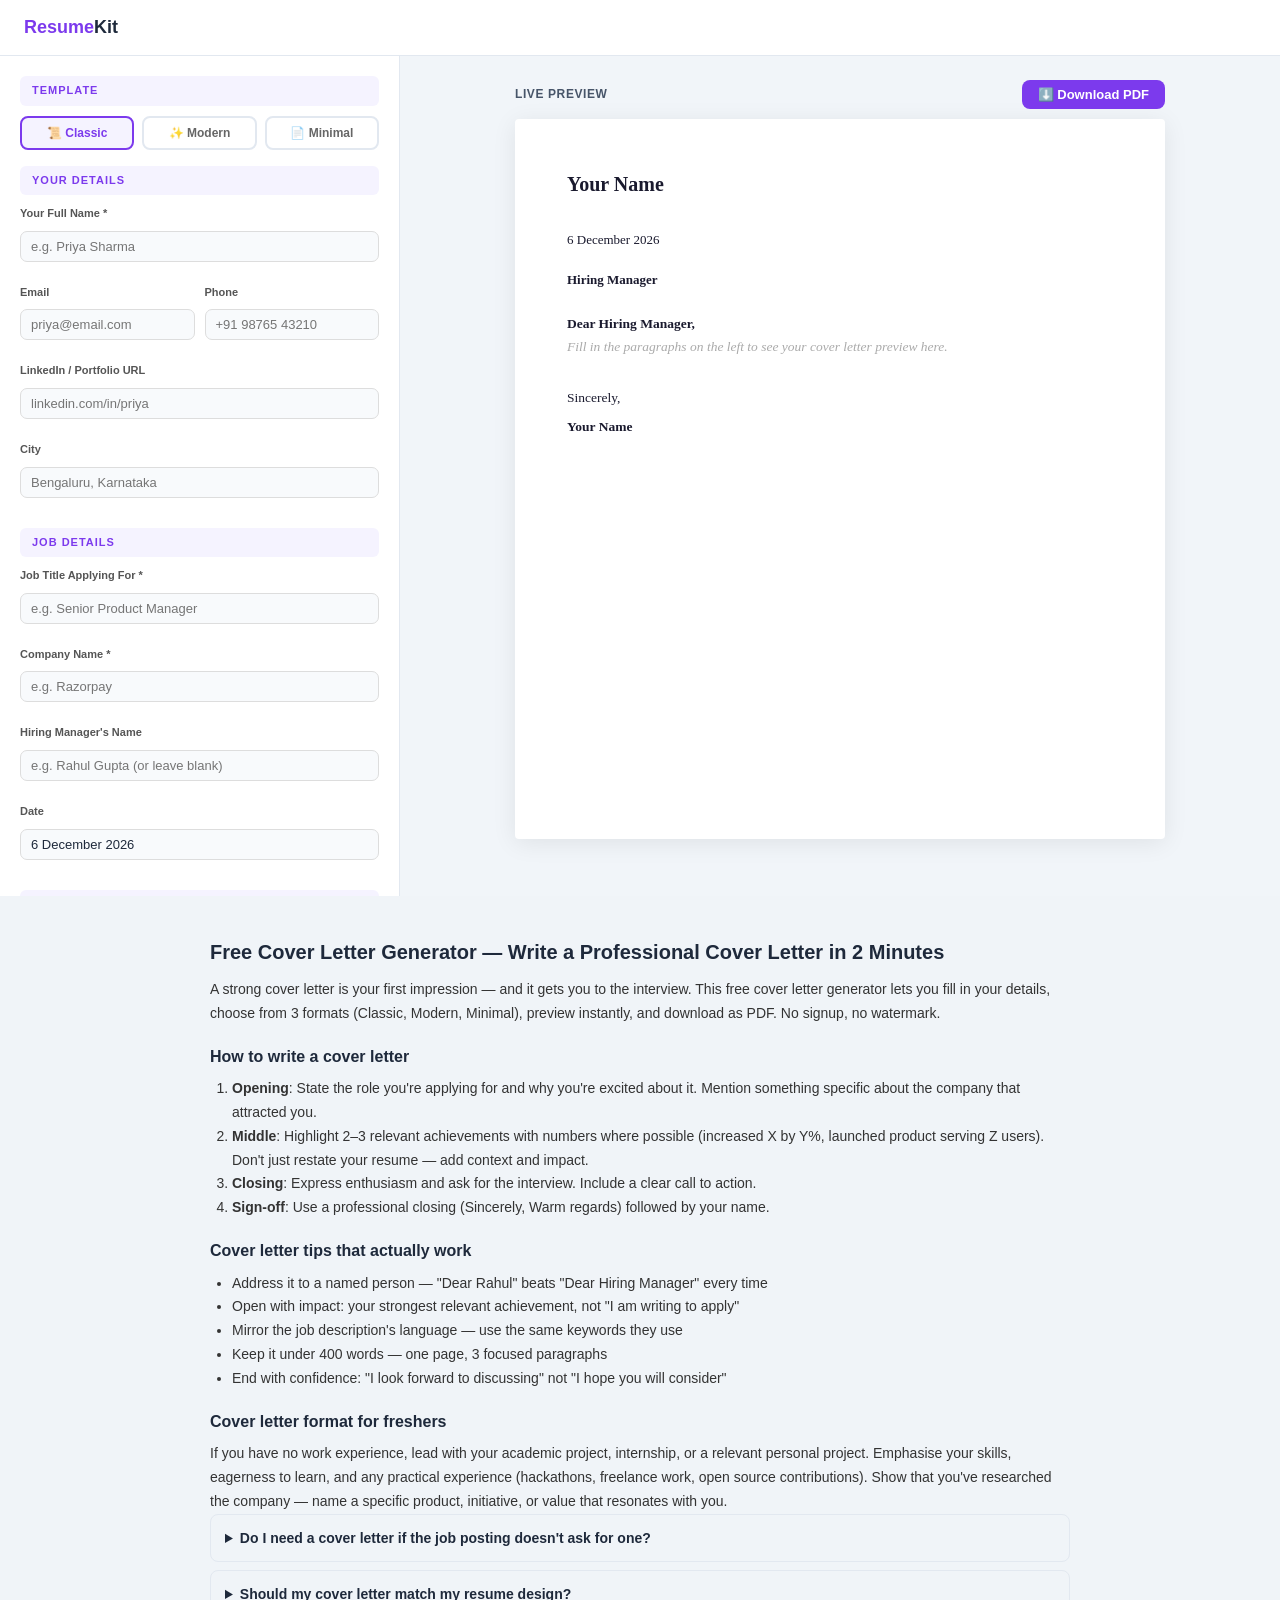
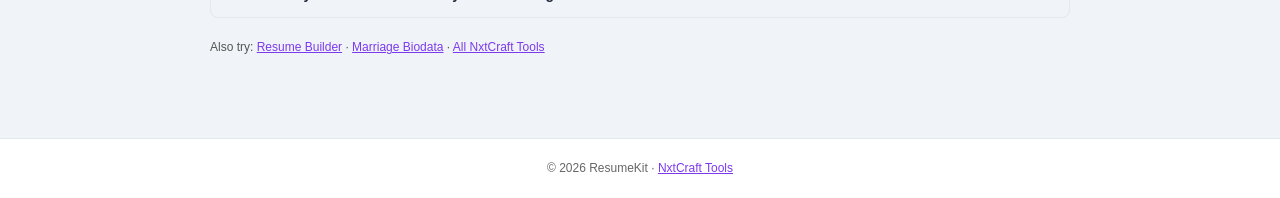
==== cover-letter/index.html @ 992090fb "Add GA4 tracking ID G-R9EW10BJGW Co-Authored-By: Claude Sonnet 4.6 <noreply@anthropic.com>" ====
<!DOCTYPE html>
<html lang="en">
<head>
<!-- Google Analytics 4 — replace G-R9EW10BJGW with your Measurement ID -->
<script async src="https://www.googletagmanager.com/gtag/js?id=G-R9EW10BJGW"></script>
<script>window.dataLayer=window.dataLayer||[];function gtag(){dataLayer.push(arguments);}gtag("js",new Date());gtag("config","G-R9EW10BJGW");</script>
<meta charset="UTF-8">
<meta name="viewport" content="width=device-width, initial-scale=1.0">
<title>Cover Letter Generator — Free Template & Builder | ResumeKit</title>
<meta name="description" content="Free cover letter generator. Fill in your details, choose a format, preview instantly and download as PDF. No signup, no watermark. Professional cover letter in 2 minutes.">
<meta name="keywords" content="cover letter format, cover letter template free, cover letter for job application, how to write a cover letter, cover letter generator free, cover letter builder online, cover letter sample, cover letter example india, job application letter format, cover letter pdf download, professional cover letter template, cover letter format for freshers">
<link rel="canonical" href="https://nxtcraft.github.io/resumekit/cover-letter/">
<meta property="og:title" content="Cover Letter Generator — Free Template & Builder">
<meta property="og:description" content="Write a professional cover letter in 2 minutes. Fill the form, preview live, download PDF. Free, no signup.">
<meta property="og:type" content="website">
<meta name="twitter:card" content="summary_large_image">
<link rel="stylesheet" href="../css/main.css">
<script type="application/ld+json">
{
  "@context": "https://schema.org",
  "@type": "WebApplication",
  "name": "Cover Letter Generator",
  "url": "https://nxtcraft.github.io/resumekit/cover-letter/",
  "description": "Free cover letter generator. Fill the form, preview and download PDF.",
  "applicationCategory": "BusinessApplication",
  "offers": { "@type": "Offer", "price": "0", "priceCurrency": "INR" }
}
</script>
<script type="application/ld+json">
{
  "@context": "https://schema.org",
  "@type": "FAQPage",
  "mainEntity": [
    {
      "@type": "Question",
      "name": "What should a cover letter include?",
      "acceptedAnswer": { "@type": "Answer", "text": "A cover letter should include: your contact details, the date, the hiring manager's name and company, an opening paragraph stating the role and why you're interested, a middle paragraph highlighting your relevant skills and experience, a closing paragraph with a call to action, and your name and signature. It should be one page, 3–4 paragraphs, and tailored to the specific role." }
    },
    {
      "@type": "Question",
      "name": "How long should a cover letter be?",
      "acceptedAnswer": { "@type": "Answer", "text": "A cover letter should be one page maximum — typically 3–4 short paragraphs totaling 250–400 words. Recruiters spend 30 seconds or less reading a cover letter, so brevity and relevance matter more than length. Use bullet points to highlight key achievements if the role requires many specific skills." }
    },
    {
      "@type": "Question",
      "name": "Should I write a different cover letter for each job?",
      "acceptedAnswer": { "@type": "Answer", "text": "Yes — always customise your cover letter for each role. At minimum, personalise the company name, job title, hiring manager's name, and the specific reason you want to work at that company. Generic cover letters that don't address the specific role are immediately obvious to recruiters and reduce your chances." }
    },
    {
      "@type": "Question",
      "name": "Is a cover letter necessary for job applications in India?",
      "acceptedAnswer": { "@type": "Answer", "text": "For MNC and tech company applications, a cover letter significantly increases your chances. For walk-in interviews and traditional companies, it is less common but still differentiates you. LinkedIn Easy Apply, Naukri and similar portals sometimes have an optional cover letter field — always fill it in, as it shows initiative." }
    }
  ]
}
</script>
<style>
.page-wrap { display: grid; grid-template-columns: 400px 1fr; min-height: calc(100vh - 60px); }
.form-panel { padding: 20px; background: white; border-right: 1px solid #e2e8f0; overflow-y: auto; max-height: calc(100vh - 60px); }
.preview-panel { background: #f1f5f9; display: flex; flex-direction: column; align-items: center; padding: 24px; overflow-y: auto; max-height: calc(100vh - 60px); }
.preview-wrap { width: 100%; max-width: 650px; }
.preview-label { font-size: 12px; color: #475569; font-weight: 600; margin-bottom: 10px; text-align: center; }

.section-head { font-size: 11px; font-weight: 700; text-transform: uppercase; letter-spacing: 1px; color: #7c3aed; background: #f5f3ff; padding: 6px 12px; border-radius: 6px; margin: 16px 0 10px; }
.section-head:first-child { margin-top: 0; }
.field-row { display: grid; grid-template-columns: 1fr 1fr; gap: 10px; margin-bottom: 8px; }
.field-row.full { grid-template-columns: 1fr; }
.field { display: flex; flex-direction: column; gap: 3px; }
.field label { font-size: 11px; font-weight: 600; color: #555; }
.field input, .field select, .field textarea { border: 1px solid #ddd; border-radius: 7px; padding: 7px 10px; font-size: 13px; font-family: inherit; width: 100%; transition: border .15s; }
.field input:focus, .field select:focus, .field textarea:focus { outline: none; border-color: #7c3aed; }
.field textarea { min-height: 72px; resize: vertical; line-height: 1.5; }

.tpl-row { display: flex; gap: 8px; margin-bottom: 10px; }
.tpl-btn { flex: 1; padding: 8px; border: 2px solid #e2e8f0; border-radius: 8px; background: white; cursor: pointer; font-size: 12px; font-weight: 600; color: #666; transition: all .15s; }
.tpl-btn.active, .tpl-btn:hover { border-color: #7c3aed; color: #7c3aed; background: #f5f3ff; }

.btn-dl { width: 100%; padding: 13px; background: #7c3aed; color: white; border: none; border-radius: 10px; font-size: 15px; font-weight: 700; cursor: pointer; margin-top: 16px; }
.btn-dl:hover { background: #6d28d9; }

/* Preview — letter styles */
.letter-page { background: white; box-shadow: 0 4px 24px rgba(0,0,0,.08); padding: 48px 52px; min-height: 720px; font-family: 'Georgia', serif; font-size: 13.5px; line-height: 1.7; color: #1a1a2e; border-radius: 4px; }

/* Classic */
.tpl-classic .letter-header { margin-bottom: 28px; }
.tpl-classic .sender-name { font-size: 20px; font-weight: 700; color: #1a1a2e; margin-bottom: 4px; font-family: 'Georgia', serif; }
.tpl-classic .sender-info { font-size: 12px; color: #666; line-height: 1.6; }
.tpl-classic .letter-date { margin-bottom: 18px; font-size: 13px; }
.tpl-classic .recipient { margin-bottom: 22px; font-size: 13px; line-height: 1.7; }
.tpl-classic .letter-body p { margin-bottom: 14px; text-align: justify; }
.tpl-classic .letter-sign { margin-top: 28px; }
.tpl-classic .sign-name { font-weight: 700; margin-top: 6px; }

/* Modern */
.tpl-modern .letter-header { display: flex; justify-content: space-between; align-items: flex-start; padding-bottom: 18px; margin-bottom: 22px; border-bottom: 3px solid #7c3aed; }
.tpl-modern .sender-name { font-size: 20px; font-weight: 800; color: #1a1a2e; font-family: inherit; margin-bottom: 3px; }
.tpl-modern .sender-info { font-size: 11.5px; color: #555; line-height: 1.7; }
.tpl-modern .letter-date { text-align: right; font-size: 12px; color: #888; }
.tpl-modern .recipient { margin-bottom: 20px; font-size: 13px; line-height: 1.7; color: #333; }
.tpl-modern .letter-body p { margin-bottom: 13px; }
.tpl-modern .letter-sign { margin-top: 24px; }
.tpl-modern .sign-name { font-weight: 700; color: #7c3aed; margin-top: 6px; }

/* Minimal */
.tpl-minimal { font-family: 'Arial', sans-serif; }
.tpl-minimal .letter-header { border-left: 3px solid #333; padding-left: 14px; margin-bottom: 24px; }
.tpl-minimal .sender-name { font-size: 18px; font-weight: 700; margin-bottom: 3px; }
.tpl-minimal .sender-info { font-size: 12px; color: #555; line-height: 1.6; }
.tpl-minimal .letter-date { margin-bottom: 18px; font-size: 13px; color: #666; }
.tpl-minimal .recipient { margin-bottom: 22px; font-size: 13px; line-height: 1.7; }
.tpl-minimal .letter-body p { margin-bottom: 13px; }
.tpl-minimal .letter-sign { margin-top: 24px; }
.tpl-minimal .sign-name { font-weight: 700; margin-top: 6px; }

.seo-section { max-width: 900px; margin: 40px auto; padding: 0 20px 40px; }
.seo-section h2 { font-size: 20px; font-weight: 700; margin-bottom: 10px; }
.seo-section h3 { font-size: 16px; font-weight: 700; margin: 18px 0 8px; }
.seo-section p, .seo-section li { font-size: 14px; color: #333; line-height: 1.7; }
.seo-section ul, .seo-section ol { padding-left: 22px; margin-bottom: 10px; }
details { border: 1px solid #e2e8f0; border-radius: 8px; overflow: hidden; margin-bottom: 8px; }
details summary { padding: 12px 14px; cursor: pointer; font-weight: 600; font-size: 14px; }
details p { padding: 0 14px 12px; font-size: 13px; color: #555; line-height: 1.7; }

@media print {
  .site-header, nav, .form-panel, .preview-label, .btn-dl, footer, .seo-section { display: none !important; }
  body { background: white; }
  .page-wrap { display: block; }
  .preview-panel { padding: 0; background: white; max-height: none; }
  .letter-page { box-shadow: none; padding: 24px 28px; }
}
@media (max-width: 860px) {
  .page-wrap { grid-template-columns: 1fr; }
  .form-panel, .preview-panel { max-height: none; }
}
</style>
</head>
<body>
<div class="site-header">
  <nav>
    <a class="nav-logo" href="../">Resume<span>Kit</span></a>
    <a href="../" style="font-size:13px; color:rgba(255,255,255,.7); text-decoration:none; margin-left:16px;">← Resume Builder</a>
    <span style="font-size:13px; color:white; margin-left:16px; font-weight:600;">Cover Letter</span>
    <span id="cl-saved" style="font-size:11px;color:rgba(255,255,255,.9);background:rgba(255,255,255,.15);padding:3px 10px;border-radius:20px;opacity:0;transition:opacity .4s;font-weight:600;margin-left:auto;white-space:nowrap;">✓ Saved</span>
  </nav>
</div>

<div class="page-wrap">
  <!-- FORM -->
  <div class="form-panel">
    <div class="section-head">Template</div>
    <div class="tpl-row">
      <button class="tpl-btn active" data-tpl="classic" onclick="setTpl('classic')">📜 Classic</button>
      <button class="tpl-btn" data-tpl="modern" onclick="setTpl('modern')">✨ Modern</button>
      <button class="tpl-btn" data-tpl="minimal" onclick="setTpl('minimal')">📄 Minimal</button>
    </div>

    <div class="section-head">Your Details</div>
    <div class="field-row full"><div class="field"><label>Your Full Name *</label><input type="text" id="f_name" placeholder="e.g. Priya Sharma" oninput="update()"></div></div>
    <div class="field-row">
      <div class="field"><label>Email</label><input type="text" id="f_email" placeholder="priya@email.com" oninput="update()"></div>
      <div class="field"><label>Phone</label><input type="text" id="f_phone" placeholder="+91 98765 43210" oninput="update()"></div>
    </div>
    <div class="field-row full"><div class="field"><label>LinkedIn / Portfolio URL</label><input type="text" id="f_url" placeholder="linkedin.com/in/priya" oninput="update()"></div></div>
    <div class="field-row full"><div class="field"><label>City</label><input type="text" id="f_city" placeholder="Bengaluru, Karnataka" oninput="update()"></div></div>

    <div class="section-head">Job Details</div>
    <div class="field-row full"><div class="field"><label>Job Title Applying For *</label><input type="text" id="f_jobtitle" placeholder="e.g. Senior Product Manager" oninput="update()"></div></div>
    <div class="field-row full"><div class="field"><label>Company Name *</label><input type="text" id="f_company" placeholder="e.g. Razorpay" oninput="update()"></div></div>
    <div class="field-row full"><div class="field"><label>Hiring Manager's Name</label><input type="text" id="f_hm" placeholder="e.g. Rahul Gupta (or leave blank)" oninput="update()"></div></div>
    <div class="field-row full"><div class="field"><label>Date</label><input type="text" id="f_date" oninput="update()"></div></div>

    <div class="section-head">Opening Paragraph</div>
    <div class="field-row full"><div class="field">
      <label>Why this role & company? (1–2 sentences)</label>
      <textarea id="f_opening" placeholder="I am writing to apply for the Senior Product Manager role at Razorpay. With 5 years of experience building fintech products and a passion for solving payment challenges at scale, I am excited by the opportunity to contribute to Razorpay's mission." oninput="update()"></textarea>
    </div></div>

    <div class="section-head">Your Strengths (Middle Paragraph)</div>
    <div class="field-row full"><div class="field">
      <label>Relevant skills, experience & achievements</label>
      <textarea id="f_body" placeholder="In my current role at PayU I have led a cross-functional team of 8 to launch 3 products serving 2M+ merchants. I reduced checkout drop-off by 18% through data-driven UX improvements, and launched a B2B BNPL product that generated ₹12Cr ARR in its first year. I bring strong experience in roadmap prioritisation, stakeholder management, and working closely with engineering and design teams." oninput="update()"></textarea>
    </div></div>

    <div class="section-head">Closing Paragraph</div>
    <div class="field-row full"><div class="field">
      <label>Call to action / enthusiasm for the role</label>
      <textarea id="f_closing" placeholder="I would welcome the opportunity to discuss how my experience aligns with your team's goals. I am available for an interview at your convenience and look forward to the possibility of contributing to Razorpay's growth." oninput="update()"></textarea>
    </div></div>

    <div class="section-head">Sign-off</div>
    <div class="field-row full"><div class="field">
      <label>Closing Salutation</label>
      <select id="f_signoff" onchange="update()">
        <option>Sincerely</option>
        <option>Yours sincerely</option>
        <option>Warm regards</option>
        <option>Best regards</option>
        <option>Thank you</option>
      </select>
    </div></div>

    <button class="btn-dl" onclick="window.print()">⬇️ Download as PDF</button>
    <p style="font-size:11px; color:#999; text-align:center; margin-top:8px;">In the print dialog, select "Save as PDF" and A4 paper size</p>
  </div>

  <!-- PREVIEW -->
  <div class="preview-panel">
    <div class="preview-wrap">
      <div style="display:flex; align-items:center; justify-content:space-between; margin-bottom:10px;">
        <div class="preview-label" style="margin:0;">Live Preview</div>
        <button onclick="window.print()" style="padding:7px 16px; background:#7c3aed; color:white; border:none; border-radius:8px; font-size:13px; font-weight:700; cursor:pointer;">⬇️ Download PDF</button>
      </div>
      <div class="letter-page tpl-classic" id="letter-preview"></div>
    </div>
  </div>
</div>

<!-- SEO -->
<div class="seo-section">
  <h2>Free Cover Letter Generator — Write a Professional Cover Letter in 2 Minutes</h2>
  <p>A strong cover letter is your first impression — and it gets you to the interview. This free cover letter generator lets you fill in your details, choose from 3 formats (Classic, Modern, Minimal), preview instantly, and download as PDF. No signup, no watermark.</p>

  <h3>How to write a cover letter</h3>
  <ol>
    <li><strong>Opening</strong>: State the role you're applying for and why you're excited about it. Mention something specific about the company that attracted you.</li>
    <li><strong>Middle</strong>: Highlight 2–3 relevant achievements with numbers where possible (increased X by Y%, launched product serving Z users). Don't just restate your resume — add context and impact.</li>
    <li><strong>Closing</strong>: Express enthusiasm and ask for the interview. Include a clear call to action.</li>
    <li><strong>Sign-off</strong>: Use a professional closing (Sincerely, Warm regards) followed by your name.</li>
  </ol>

  <h3>Cover letter tips that actually work</h3>
  <ul>
    <li>Address it to a named person — "Dear Rahul" beats "Dear Hiring Manager" every time</li>
    <li>Open with impact: your strongest relevant achievement, not "I am writing to apply"</li>
    <li>Mirror the job description's language — use the same keywords they use</li>
    <li>Keep it under 400 words — one page, 3 focused paragraphs</li>
    <li>End with confidence: "I look forward to discussing" not "I hope you will consider"</li>
  </ul>

  <h3>Cover letter format for freshers</h3>
  <p>If you have no work experience, lead with your academic project, internship, or a relevant personal project. Emphasise your skills, eagerness to learn, and any practical experience (hackathons, freelance work, open source contributions). Show that you've researched the company — name a specific product, initiative, or value that resonates with you.</p>

  <details>
    <summary>Do I need a cover letter if the job posting doesn't ask for one?</summary>
    <p>A cover letter that isn't required but is well-written will always help. It shows initiative and effort. Skip it only if the application system has no field for it. When there is a field — even if marked optional — fill it in. Recruiters notice both.</p>
  </details>
  <details>
    <summary>Should my cover letter match my resume design?</summary>
    <p>Ideally yes — consistent fonts and header style looks professional and shows attention to detail. It signals that you've thought of your application as a cohesive package. Use the same template style in ResumeKit for your resume and this cover letter generator for the letter.</p>
  </details>

  <div style="margin-top:20px; font-size:12px; color:#555;">
    Also try: <a href="../" style="color:#7c3aed;">Resume Builder</a> ·
    <a href="https://nxtcraft.github.io/biodatakit/" style="color:#7c3aed;">Marriage Biodata</a> ·
    <a href="https://nxtcraft.github.io/" style="color:#7c3aed;">All NxtCraft Tools</a>
  </div>
</div>

<footer style="text-align:center; padding:20px; font-size:12px; color:#666; border-top:1px solid #e2e8f0;">
  &copy; 2026 ResumeKit · <a href="https://nxtcraft.github.io/" style="color:#7c3aed;">NxtCraft Tools</a>
</footer>

<script>
let currentTpl = 'classic';

function setTpl(t) {
  currentTpl = t;
  document.querySelectorAll('.tpl-btn').forEach(b => b.classList.toggle('active', b.dataset.tpl === t));
  update();
}

function v(id) { return (document.getElementById(id).value || '').trim(); }
function escH(s) { return s.replace(/&/g,'&amp;').replace(/</g,'&lt;').replace(/>/g,'&gt;').replace(/\n/g,'<br>'); }

// date default is set after draft load attempt

function recipientBlock() {
  const hm = v('f_hm');
  const co = v('f_company');
  const title = v('f_jobtitle');
  let lines = [];
  if (hm) lines.push(`<strong>${escH(hm)}</strong>`);
  else lines.push('<strong>Hiring Manager</strong>');
  if (co) lines.push(escH(co));
  return lines.join('<br>');
}

function salutation() {
  const hm = v('f_hm');
  return 'Dear ' + (hm ? escH(hm.split(' ')[0]) : 'Hiring Manager') + ',';
}

function bodyParagraphs() {
  const opening = v('f_opening');
  const body = v('f_body');
  const closing = v('f_closing');
  const parts = [];
  if (opening) parts.push(`<p>${escH(opening)}</p>`);
  if (body) parts.push(`<p>${escH(body)}</p>`);
  if (closing) parts.push(`<p>${escH(closing)}</p>`);
  if (!parts.length) parts.push(
    '<p style="color:#aaa;font-style:italic;">Fill in the paragraphs on the left to see your cover letter preview here.</p>'
  );
  return parts.join('');
}

function renderClassic() {
  const name = v('f_name') || 'Your Name';
  const infoParts = [v('f_email'), v('f_phone'), v('f_city'), v('f_url')].filter(Boolean);
  return `
  <div class="letter-header">
    <div class="sender-name">${escH(name)}</div>
    <div class="sender-info">${infoParts.map(escH).join(' · ')}</div>
  </div>
  <div class="letter-date">${escH(v('f_date'))}</div>
  <div class="recipient">${recipientBlock()}</div>
  <p><strong>${salutation()}</strong></p>
  <div class="letter-body">${bodyParagraphs()}</div>
  <div class="letter-sign">
    <div>${escH(v('f_signoff') || 'Sincerely')},</div>
    <div class="sign-name">${escH(name)}</div>
    ${v('f_phone') ? `<div style="font-size:12px;color:#666;margin-top:2px;">${escH(v('f_phone'))}</div>` : ''}
    ${v('f_email') ? `<div style="font-size:12px;color:#666;">${escH(v('f_email'))}</div>` : ''}
  </div>`;
}

function renderModern() {
  const name = v('f_name') || 'Your Name';
  const infoParts = [v('f_email'), v('f_phone'), v('f_url')].filter(Boolean);
  return `
  <div class="letter-header">
    <div>
      <div class="sender-name">${escH(name)}</div>
      <div class="sender-info">${infoParts.map(escH).join('<br>')}</div>
    </div>
    <div class="letter-date">${escH(v('f_date'))}<br><span style="color:#666;font-size:11.5px;">${escH(v('f_city'))}</span></div>
  </div>
  <div class="recipient">${recipientBlock()}</div>
  <p><strong>${salutation()}</strong></p>
  <div class="letter-body">${bodyParagraphs()}</div>
  <div class="letter-sign">
    <div>${escH(v('f_signoff') || 'Warm regards')},</div>
    <div class="sign-name">${escH(name)}</div>
  </div>`;
}

function renderMinimal() {
  const name = v('f_name') || 'Your Name';
  const infoParts = [v('f_email'), v('f_phone'), v('f_city')].filter(Boolean);
  return `
  <div class="letter-header">
    <div class="sender-name">${escH(name)}</div>
    <div class="sender-info">${infoParts.map(escH).join(' | ')}</div>
  </div>
  <div class="letter-date">${escH(v('f_date'))}</div>
  <div class="recipient">${recipientBlock()}</div>
  <p><strong>${salutation()}</strong></p>
  <div class="letter-body">${bodyParagraphs()}</div>
  <div class="letter-sign">
    <div>${escH(v('f_signoff') || 'Sincerely')},</div>
    <div class="sign-name">${escH(name)}</div>
    ${v('f_phone') ? `<div style="font-size:12px;color:#555;margin-top:2px;">${escH(v('f_phone'))}</div>` : ''}
  </div>`;
}

const CL_FIELDS = ['f_name','f_email','f_phone','f_url','f_city','f_jobtitle','f_company','f_hm','f_date','f_opening','f_body','f_closing','f_signoff'];
let _clTimer;

function clAutosave() {
  clearTimeout(_clTimer);
  _clTimer = setTimeout(() => {
    try {
      const data = { _tpl: currentTpl };
      CL_FIELDS.forEach(id => { const el = document.getElementById(id); if (el) data[id] = el.value; });
      localStorage.setItem('cl_draft', JSON.stringify(data));
      const ind = document.getElementById('cl-saved');
      if (ind) { ind.style.opacity='1'; setTimeout(()=>{ind.style.opacity='0';},2000); }
    } catch(e) {}
  }, 400);
}

function clLoadDraft() {
  try {
    const raw = localStorage.getItem('cl_draft');
    if (!raw) return false;
    const data = JSON.parse(raw);
    CL_FIELDS.forEach(id => { const el = document.getElementById(id); if (el && data[id] !== undefined) el.value = data[id]; });
    if (data._tpl) setTpl(data._tpl);
    return true;
  } catch(e) { return false; }
}

function update() {
  const el = document.getElementById('letter-preview');
  el.className = 'letter-page tpl-' + currentTpl;
  el.innerHTML = currentTpl === 'classic' ? renderClassic()
    : currentTpl === 'modern' ? renderModern()
    : renderMinimal();
  clAutosave();
}

if (!clLoadDraft()) {
  document.getElementById('f_date').value = new Date().toLocaleDateString('en-IN', { day: 'numeric', month: 'long', year: 'numeric' });
}
update();
</script>
</body>
</html>
---- css/main.css ----
*, *::before, *::after { box-sizing: border-box; margin: 0; padding: 0; }

:root {
  --bg: #f0f4f8;
  --surface: #ffffff;
  --surface2: #f8fafc;
  --border: #e2e8f0;
  --accent: #7c3aed;        /* violet — distinct from all other products */
  --accent2: #6d28d9;
  --accent-light: #f5f3ff;
  --success: #059669;
  --text: #1e293b;
  --muted: #64748b;
  --label: #475569;
}

body {
  font-family: -apple-system, BlinkMacSystemFont, 'Segoe UI', sans-serif;
  background: var(--bg);
  color: var(--text);
  min-height: 100vh;
  font-size: 15px;
  line-height: 1.6;
}

/* NAV */
nav {
  background: var(--surface);
  border-bottom: 1px solid var(--border);
  padding: 0 24px;
  height: 56px;
  display: flex;
  align-items: center;
  position: sticky;
  top: 0;
  z-index: 10;
}
.nav-logo { font-size: 18px; font-weight: 800; color: var(--accent); text-decoration: none; }
.nav-logo span { color: var(--text); }

/* LAYOUT: editor left, preview right */
.app-layout {
  display: grid;
  grid-template-columns: 380px 1fr;
  min-height: calc(100vh - 56px);
}
@media (max-width: 860px) { .app-layout { grid-template-columns: 1fr; } .preview-pane { display: none; } }

/* EDITOR PANE */
.editor-pane {
  background: var(--surface);
  border-right: 1px solid var(--border);
  overflow-y: auto;
  height: calc(100vh - 56px);
  position: sticky;
  top: 56px;
}
.editor-header {
  padding: 16px 20px;
  border-bottom: 1px solid var(--border);
  background: var(--accent-light);
}
.editor-header h1 { font-size: 16px; font-weight: 700; color: var(--accent); }
.editor-header p { font-size: 12px; color: var(--muted); margin-top: 2px; }

/* TABS */
.tabs { display: flex; border-bottom: 1px solid var(--border); background: var(--surface); }
.tab { padding: 10px 16px; font-size: 13px; font-weight: 500; cursor: pointer; color: var(--muted); border-bottom: 2px solid transparent; transition: all .15s; white-space: nowrap; }
.tab.active { color: var(--accent); border-bottom-color: var(--accent); }
.tab:hover:not(.active) { color: var(--text); }

.tab-content { display: none; padding: 20px; }
.tab-content.active { display: block; }

/* FIELD */
.field { margin-bottom: 14px; }
.field label { display: block; font-size: 12px; font-weight: 600; color: var(--label); margin-bottom: 5px; }
.field input, .field textarea, .field select {
  width: 100%;
  border: 1px solid var(--border);
  border-radius: 8px;
  padding: 8px 11px;
  font-size: 13px;
  color: var(--text);
  background: var(--surface2);
  font-family: inherit;
  outline: none;
  transition: border-color .15s;
}
.field input:focus, .field textarea:focus, .field select:focus { border-color: var(--accent); background: var(--surface); }
.field textarea { resize: vertical; min-height: 70px; }
.half { display: grid; grid-template-columns: 1fr 1fr; gap: 10px; }

/* REPEATABLE SECTION */
.rep-item {
  border: 1px solid var(--border);
  border-radius: 10px;
  padding: 14px;
  margin-bottom: 10px;
  background: var(--surface2);
  position: relative;
}
.rep-item-remove { position: absolute; top: 8px; right: 10px; background: none; border: none; color: var(--muted); cursor: pointer; font-size: 16px; }
.rep-item-remove:hover { color: #ef4444; }
.add-btn { width: 100%; padding: 8px; border: 1px dashed var(--border); border-radius: 8px; background: none; color: var(--muted); cursor: pointer; font-size: 13px; margin-top: 4px; }
.add-btn:hover { border-color: var(--accent); color: var(--accent); }

/* TEMPLATE SELECTOR */
.template-grid { display: grid; grid-template-columns: repeat(3, 1fr); gap: 10px; margin-bottom: 16px; }
.tmpl-card { border: 2px solid var(--border); border-radius: 10px; padding: 10px; cursor: pointer; text-align: center; transition: border-color .15s; }
.tmpl-card.selected { border-color: var(--accent); background: var(--accent-light); }
.tmpl-card:hover:not(.selected) { border-color: var(--muted); }
.tmpl-preview { height: 60px; border-radius: 4px; margin-bottom: 6px; display: flex; flex-direction: column; gap: 3px; padding: 6px; }
.tmpl-name { font-size: 11px; font-weight: 600; color: var(--label); }

/* COLOR PICKER */
.color-row { display: flex; gap: 8px; flex-wrap: wrap; margin-bottom: 14px; }
.color-dot { width: 24px; height: 24px; border-radius: 50%; cursor: pointer; border: 2px solid transparent; transition: transform .1s; }
.color-dot:hover { transform: scale(1.2); }
.color-dot.selected { border-color: var(--text); }

/* ACTIONS */
.editor-actions { padding: 16px 20px; border-top: 1px solid var(--border); display: flex; gap: 8px; }
.btn { padding: 9px 18px; border: none; border-radius: 8px; font-size: 13px; font-weight: 600; cursor: pointer; transition: background .15s; }
.btn-primary { background: var(--accent); color: #fff; flex: 1; }
.btn-primary:hover { background: var(--accent2); }
.btn-secondary { background: var(--surface2); color: var(--label); border: 1px solid var(--border); }
.btn-secondary:hover { background: var(--border); }

/* PREVIEW PANE */
.preview-pane {
  padding: 32px;
  overflow-y: auto;
  height: calc(100vh - 56px);
  display: flex;
  flex-direction: column;
  align-items: center;
}
.preview-label { font-size: 11px; color: var(--muted); margin-bottom: 12px; text-transform: uppercase; letter-spacing: .05em; }

/* RESUME PAPER */
.resume-paper {
  background: white;
  width: 100%;
  max-width: 680px;
  min-height: 940px;
  border: 1px solid var(--border);
  border-radius: 4px;
  box-shadow: 0 4px 24px rgba(0,0,0,.08);
  font-family: 'Times New Roman', serif;
  font-size: 11pt;
  color: #1a1a1a;
  overflow: hidden;
}

/* ──────── TEMPLATE: CLASSIC ──────── */
.tmpl-classic .resume-head { padding: 28px 32px 20px; text-align: center; }
.tmpl-classic .resume-name { font-size: 24pt; font-weight: 700; letter-spacing: 1px; margin-bottom: 4px; }
.tmpl-classic .resume-contact { font-size: 9pt; color: #555; }
.tmpl-classic .resume-contact span + span::before { content: " · "; }
.tmpl-classic .resume-body { padding: 0 32px 28px; }
.tmpl-classic .section { margin-bottom: 16px; }
.tmpl-classic .section-title { font-size: 11pt; font-weight: 700; text-transform: uppercase; letter-spacing: 1px; padding-bottom: 4px; border-bottom: 2px solid; margin-bottom: 10px; }
.tmpl-classic .item { margin-bottom: 10px; }
.tmpl-classic .item-head { display: flex; justify-content: space-between; font-weight: 600; font-size: 10.5pt; }
.tmpl-classic .item-sub { font-size: 9.5pt; color: #555; margin-bottom: 3px; }
.tmpl-classic .item-desc { font-size: 9.5pt; color: #333; }
.tmpl-classic .skills-wrap { display: flex; flex-wrap: wrap; gap: 6px; }
.tmpl-classic .skill-tag { background: #f1f5f9; padding: 2px 10px; border-radius: 20px; font-size: 9pt; font-family: sans-serif; }

/* ──────── TEMPLATE: MODERN ──────── */
.tmpl-modern { display: grid; grid-template-columns: 200px 1fr; }
.tmpl-modern .side { padding: 28px 18px; color: white; }
.tmpl-modern .side-name { font-size: 16pt; font-weight: 700; margin-bottom: 4px; line-height: 1.2; }
.tmpl-modern .side-role { font-size: 9pt; opacity: .85; margin-bottom: 18px; }
.tmpl-modern .side-section { margin-bottom: 16px; }
.tmpl-modern .side-label { font-size: 8pt; text-transform: uppercase; letter-spacing: 1px; opacity: .7; margin-bottom: 6px; font-weight: 700; }
.tmpl-modern .side-item { font-size: 9pt; opacity: .9; margin-bottom: 3px; }
.tmpl-modern .side-skill { background: rgba(255,255,255,.2); border-radius: 20px; padding: 2px 8px; font-size: 8.5pt; display: inline-block; margin: 2px 2px 2px 0; }
.tmpl-modern .main { padding: 28px 24px; }
.tmpl-modern .section { margin-bottom: 18px; }
.tmpl-modern .section-title { font-size: 10pt; font-weight: 700; text-transform: uppercase; letter-spacing: 1px; padding-bottom: 4px; border-bottom: 2px solid; margin-bottom: 10px; font-family: sans-serif; }
.tmpl-modern .item { margin-bottom: 10px; }
.tmpl-modern .item-head { display: flex; justify-content: space-between; font-weight: 700; font-size: 10.5pt; }
.tmpl-modern .item-sub { font-size: 9pt; color: #666; }
.tmpl-modern .item-desc { font-size: 9pt; color: #444; margin-top: 3px; }

/* ──────── TEMPLATE: MINIMAL ──────── */
.tmpl-minimal .resume-head { padding: 32px 36px 16px; border-bottom: 1px solid #e2e8f0; }
.tmpl-minimal .resume-name { font-size: 26pt; font-weight: 300; letter-spacing: 2px; color: #1e293b; }
.tmpl-minimal .resume-role { font-size: 10pt; color: #94a3b8; margin-top: 2px; letter-spacing: 1px; }
.tmpl-minimal .resume-contact { font-size: 8.5pt; color: #64748b; margin-top: 8px; }
.tmpl-minimal .resume-contact span + span::before { content: " | "; }
.tmpl-minimal .resume-body { padding: 16px 36px 32px; }
.tmpl-minimal .section { margin-bottom: 18px; }
.tmpl-minimal .section-title { font-size: 8pt; font-weight: 700; text-transform: uppercase; letter-spacing: 2px; color: #94a3b8; margin-bottom: 10px; }
.tmpl-minimal .item { margin-bottom: 10px; padding-left: 12px; border-left: 2px solid #e2e8f0; }
.tmpl-minimal .item-head { display: flex; justify-content: space-between; font-weight: 600; font-size: 10pt; }
.tmpl-minimal .item-sub { font-size: 9pt; color: #94a3b8; }
.tmpl-minimal .item-desc { font-size: 9pt; color: #475569; margin-top: 3px; }
.tmpl-minimal .skills-wrap { display: flex; flex-wrap: wrap; gap: 6px; }
.tmpl-minimal .skill-tag { border: 1px solid #e2e8f0; padding: 2px 10px; border-radius: 4px; font-size: 9pt; color: #475569; font-family: sans-serif; }

/* FOOTER */
footer { text-align: center; padding: 16px; color: var(--muted); font-size: 11px; border-top: 1px solid var(--border); background: var(--surface); }
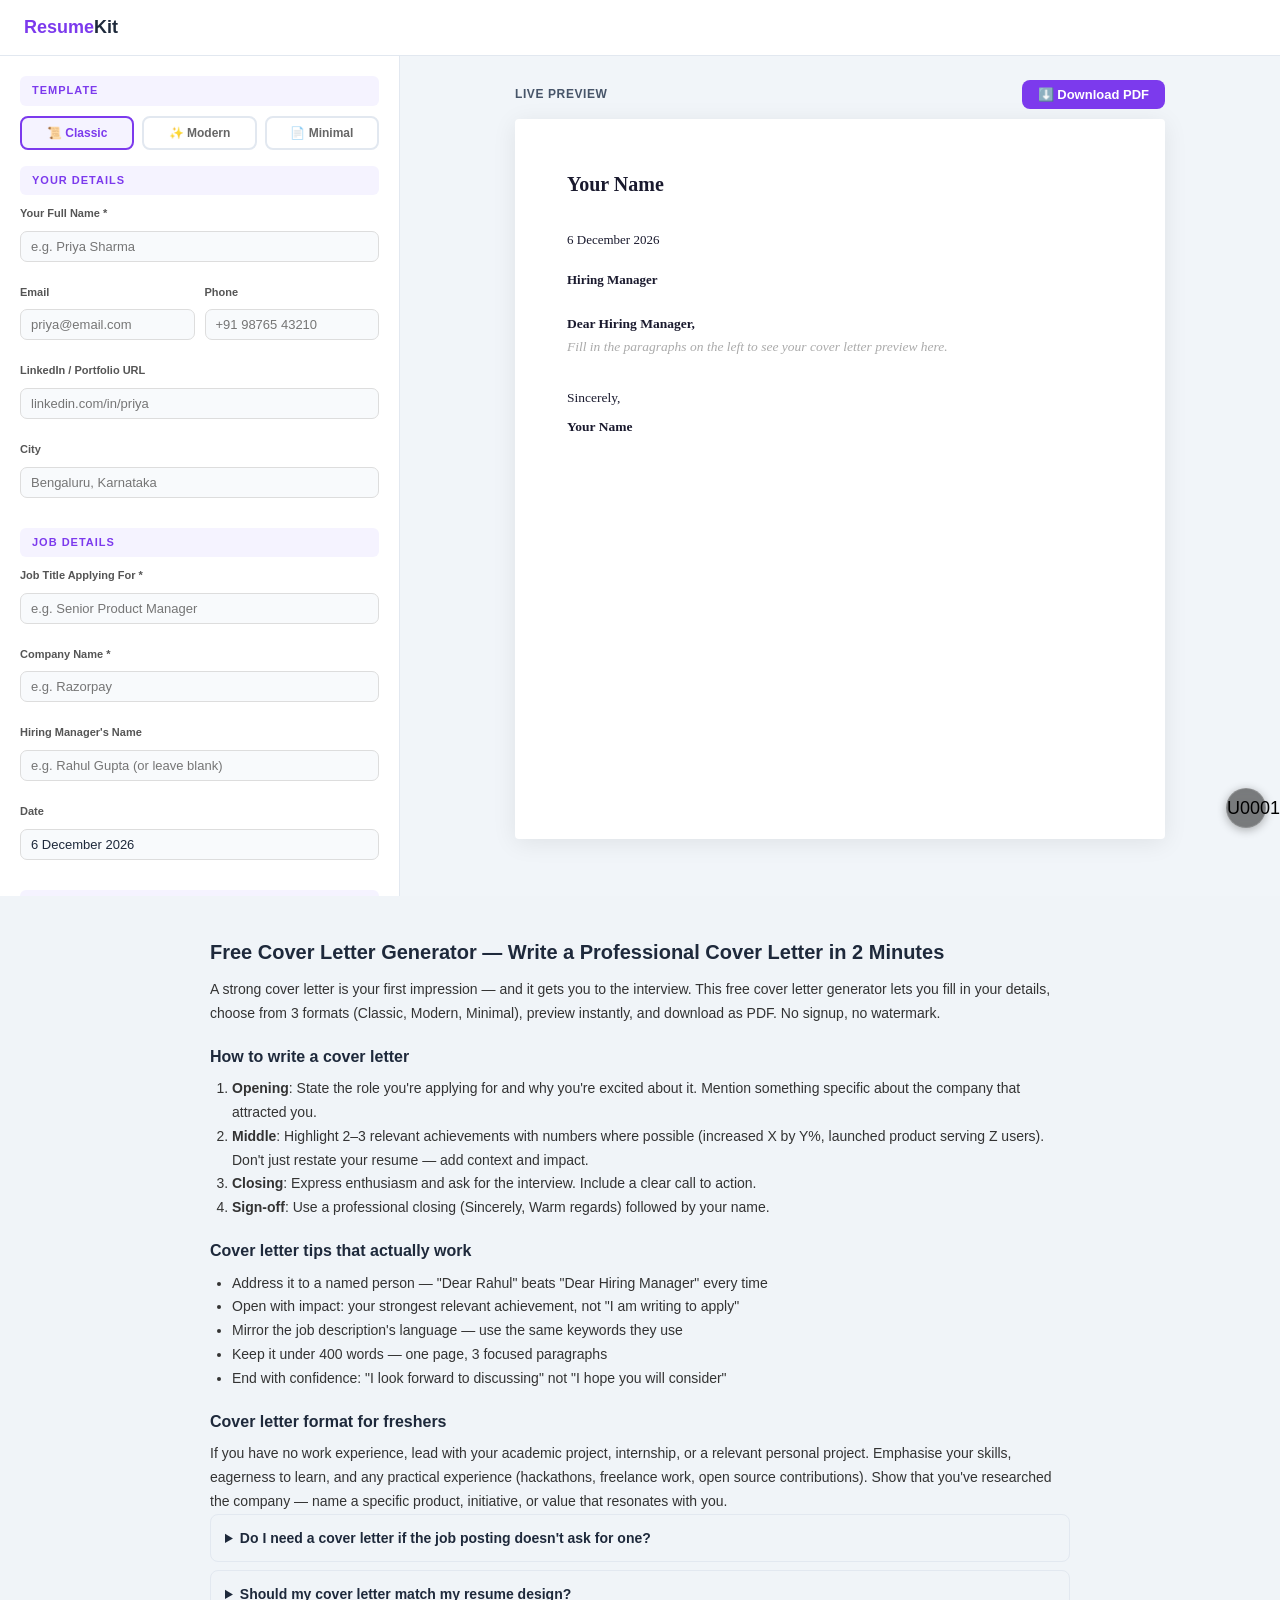
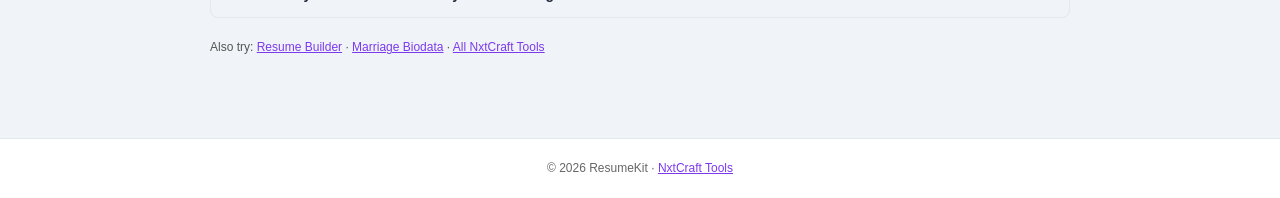
==== commit 5edcf200: "feat: add dark mode toggle Co-Authored-By: Claude Sonnet 4.6 <noreply@anthropic.com>" ====
--- a/cover-letter/index.html
+++ b/cover-letter/index.html
@@ -1,6 +1,7 @@
 <!DOCTYPE html>
 <html lang="en">
 <head>
+<script>!function(){var t=localStorage.getItem('nc_theme')||(window.matchMedia('(prefers-color-scheme:dark)').matches?'dark':'light');document.documentElement.setAttribute('data-theme',t)}()</script>
 <!-- Google Analytics 4 — replace G-R9EW10BJGW with your Measurement ID -->
 <script async src="https://www.googletagmanager.com/gtag/js?id=G-R9EW10BJGW"></script>
 <script>window.dataLayer=window.dataLayer||[];function gtag(){dataLayer.push(arguments);}gtag("js",new Date());gtag("config","G-R9EW10BJGW");</script>
@@ -133,6 +134,19 @@
   .form-panel, .preview-panel { max-height: none; }
 }
 </style>
+
+<style id="nc-dark">
+html[data-theme="dark"]{color-scheme:dark}
+html[data-theme="dark"] body{background:#111827!important;color:#e2e8f0!important}
+html[data-theme="dark"] .card,html[data-theme="dark"] .form-panel,html[data-theme="dark"] .form-card,html[data-theme="dark"] .panel,html[data-theme="dark"] .info-box,html[data-theme="dark"] .result-box,html[data-theme="dark"] .result-card,html[data-theme="dark"] .calc-box,html[data-theme="dark"] .emi-card,html[data-theme="dark"] .schedule-wrap,html[data-theme="dark"] details,html[data-theme="dark"] .seo-box,html[data-theme="dark"] .note-box,html[data-theme="dark"] .breakdown-card{background:#1e293b!important;border-color:#334155!important;color:#e2e8f0!important}
+html[data-theme="dark"] input[type=number],html[data-theme="dark"] input[type=text],html[data-theme="dark"] input[type=email],html[data-theme="dark"] input[type=range],html[data-theme="dark"] select,html[data-theme="dark"] textarea{background:#0f172a!important;border-color:#334155!important;color:#e2e8f0!important}
+html[data-theme="dark"] table th{background:#1e293b!important;color:#94a3b8!important;border-color:#334155!important}
+html[data-theme="dark"] table td{border-color:#1e293b!important;color:#e2e8f0!important}
+html[data-theme="dark"] table tr:nth-child(even) td{background:#1a2535!important}
+html[data-theme="dark"] h1,html[data-theme="dark"] h2,html[data-theme="dark"] h3,html[data-theme="dark"] h4{color:#f1f5f9!important}
+html[data-theme="dark"] p,html[data-theme="dark"] li{color:#cbd5e1!important}
+html[data-theme="dark"] label{color:#94a3b8!important}
+</style>
 </head>
 <body>
 <div class="site-header">
@@ -404,5 +418,7 @@
 }
 update();
 </script>
+<button id="nc-dm" title="Toggle dark mode" onclick="!function(){var e=document.documentElement,t=e.getAttribute('data-theme')==='dark'?'light':'dark';e.setAttribute('data-theme',t);localStorage.setItem('nc_theme',t);document.getElementById('nc-dm').textContent=t==='dark'?'\u2600\ufe0f':'\U0001f319'}()" style="position:fixed;bottom:72px;right:14px;z-index:9999;width:40px;height:40px;border-radius:50%;border:1px solid rgba(255,255,255,.15);cursor:pointer;font-size:18px;background:rgba(0,0,0,.5);backdrop-filter:blur(6px);box-shadow:0 2px 10px rgba(0,0,0,.3)">🌙</button>
+<script>!function(){var b=document.getElementById('nc-dm');if(b)b.textContent=localStorage.getItem('nc_theme')==='dark'?'\u2600\ufe0f':'\U0001f319'}()</script>
 </body>
 </html>
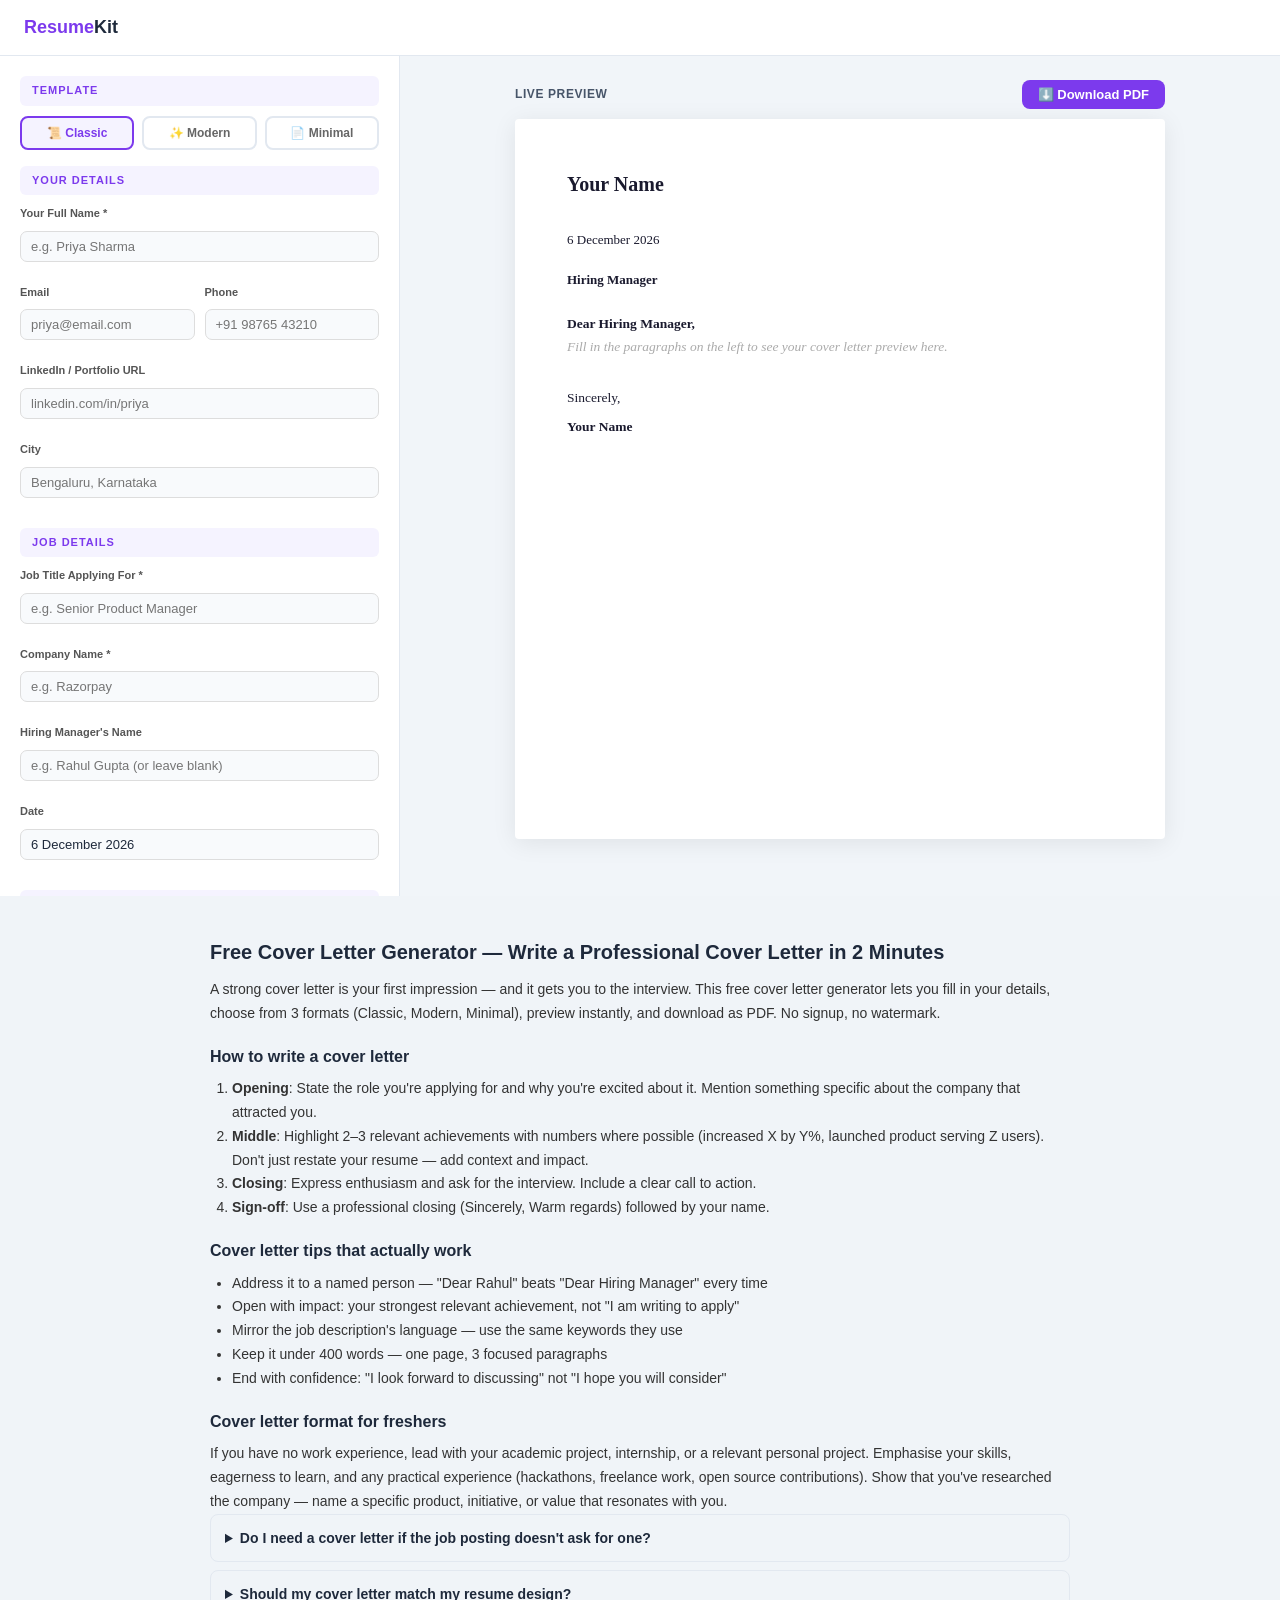
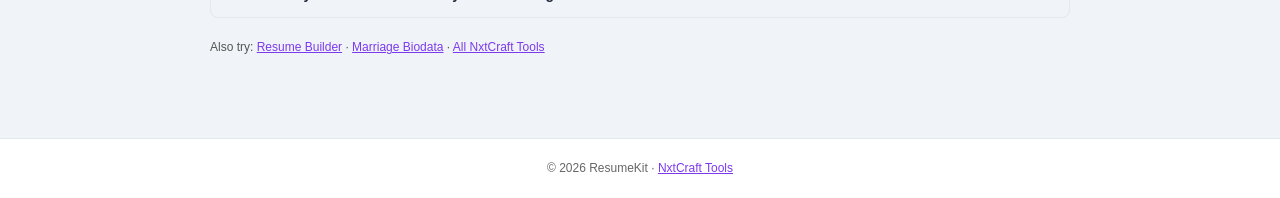
==== commit c572153b: "fix: E2E audit fixes — dead links, mobile overflow, shared dark-mode Rewrite links/canonicals to cur" ====
--- a/cover-letter/index.html
+++ b/cover-letter/index.html
@@ -10,7 +10,7 @@
 <title>Cover Letter Generator — Free Template & Builder | ResumeKit</title>
 <meta name="description" content="Free cover letter generator. Fill in your details, choose a format, preview instantly and download as PDF. No signup, no watermark. Professional cover letter in 2 minutes.">
 <meta name="keywords" content="cover letter format, cover letter template free, cover letter for job application, how to write a cover letter, cover letter generator free, cover letter builder online, cover letter sample, cover letter example india, job application letter format, cover letter pdf download, professional cover letter template, cover letter format for freshers">
-<link rel="canonical" href="https://nxtcraft.github.io/resumekit/cover-letter/">
+<link rel="canonical" href="https://nxtcraft.github.io/resumeforge/cover-letter/">
 <meta property="og:title" content="Cover Letter Generator — Free Template & Builder">
 <meta property="og:description" content="Write a professional cover letter in 2 minutes. Fill the form, preview live, download PDF. Free, no signup.">
 <meta property="og:type" content="website">
@@ -21,7 +21,7 @@
   "@context": "https://schema.org",
   "@type": "WebApplication",
   "name": "Cover Letter Generator",
-  "url": "https://nxtcraft.github.io/resumekit/cover-letter/",
+  "url": "https://nxtcraft.github.io/resumeforge/cover-letter/",
   "description": "Free cover letter generator. Fill the form, preview and download PDF.",
   "applicationCategory": "BusinessApplication",
   "offers": { "@type": "Offer", "price": "0", "priceCurrency": "INR" }
@@ -135,18 +135,7 @@
 }
 </style>
 
-<style id="nc-dark">
-html[data-theme="dark"]{color-scheme:dark}
-html[data-theme="dark"] body{background:#111827!important;color:#e2e8f0!important}
-html[data-theme="dark"] .card,html[data-theme="dark"] .form-panel,html[data-theme="dark"] .form-card,html[data-theme="dark"] .panel,html[data-theme="dark"] .info-box,html[data-theme="dark"] .result-box,html[data-theme="dark"] .result-card,html[data-theme="dark"] .calc-box,html[data-theme="dark"] .emi-card,html[data-theme="dark"] .schedule-wrap,html[data-theme="dark"] details,html[data-theme="dark"] .seo-box,html[data-theme="dark"] .note-box,html[data-theme="dark"] .breakdown-card{background:#1e293b!important;border-color:#334155!important;color:#e2e8f0!important}
-html[data-theme="dark"] input[type=number],html[data-theme="dark"] input[type=text],html[data-theme="dark"] input[type=email],html[data-theme="dark"] input[type=range],html[data-theme="dark"] select,html[data-theme="dark"] textarea{background:#0f172a!important;border-color:#334155!important;color:#e2e8f0!important}
-html[data-theme="dark"] table th{background:#1e293b!important;color:#94a3b8!important;border-color:#334155!important}
-html[data-theme="dark"] table td{border-color:#1e293b!important;color:#e2e8f0!important}
-html[data-theme="dark"] table tr:nth-child(even) td{background:#1a2535!important}
-html[data-theme="dark"] h1,html[data-theme="dark"] h2,html[data-theme="dark"] h3,html[data-theme="dark"] h4{color:#f1f5f9!important}
-html[data-theme="dark"] p,html[data-theme="dark"] li{color:#cbd5e1!important}
-html[data-theme="dark"] label{color:#94a3b8!important}
-</style>
+<link rel="stylesheet" id="nc-dark" href="/assets/nc-dark.css">
 </head>
 <body>
 <div class="site-header">
@@ -418,7 +407,6 @@
 }
 update();
 </script>
-<button id="nc-dm" title="Toggle dark mode" onclick="!function(){var e=document.documentElement,t=e.getAttribute('data-theme')==='dark'?'light':'dark';e.setAttribute('data-theme',t);localStorage.setItem('nc_theme',t);document.getElementById('nc-dm').textContent=t==='dark'?'\u2600\ufe0f':'\U0001f319'}()" style="position:fixed;bottom:72px;right:14px;z-index:9999;width:40px;height:40px;border-radius:50%;border:1px solid rgba(255,255,255,.15);cursor:pointer;font-size:18px;background:rgba(0,0,0,.5);backdrop-filter:blur(6px);box-shadow:0 2px 10px rgba(0,0,0,.3)">🌙</button>
-<script>!function(){var b=document.getElementById('nc-dm');if(b)b.textContent=localStorage.getItem('nc_theme')==='dark'?'\u2600\ufe0f':'\U0001f319'}()</script>
+<script src="/assets/nc-theme.js" defer></script>
 </body>
 </html>
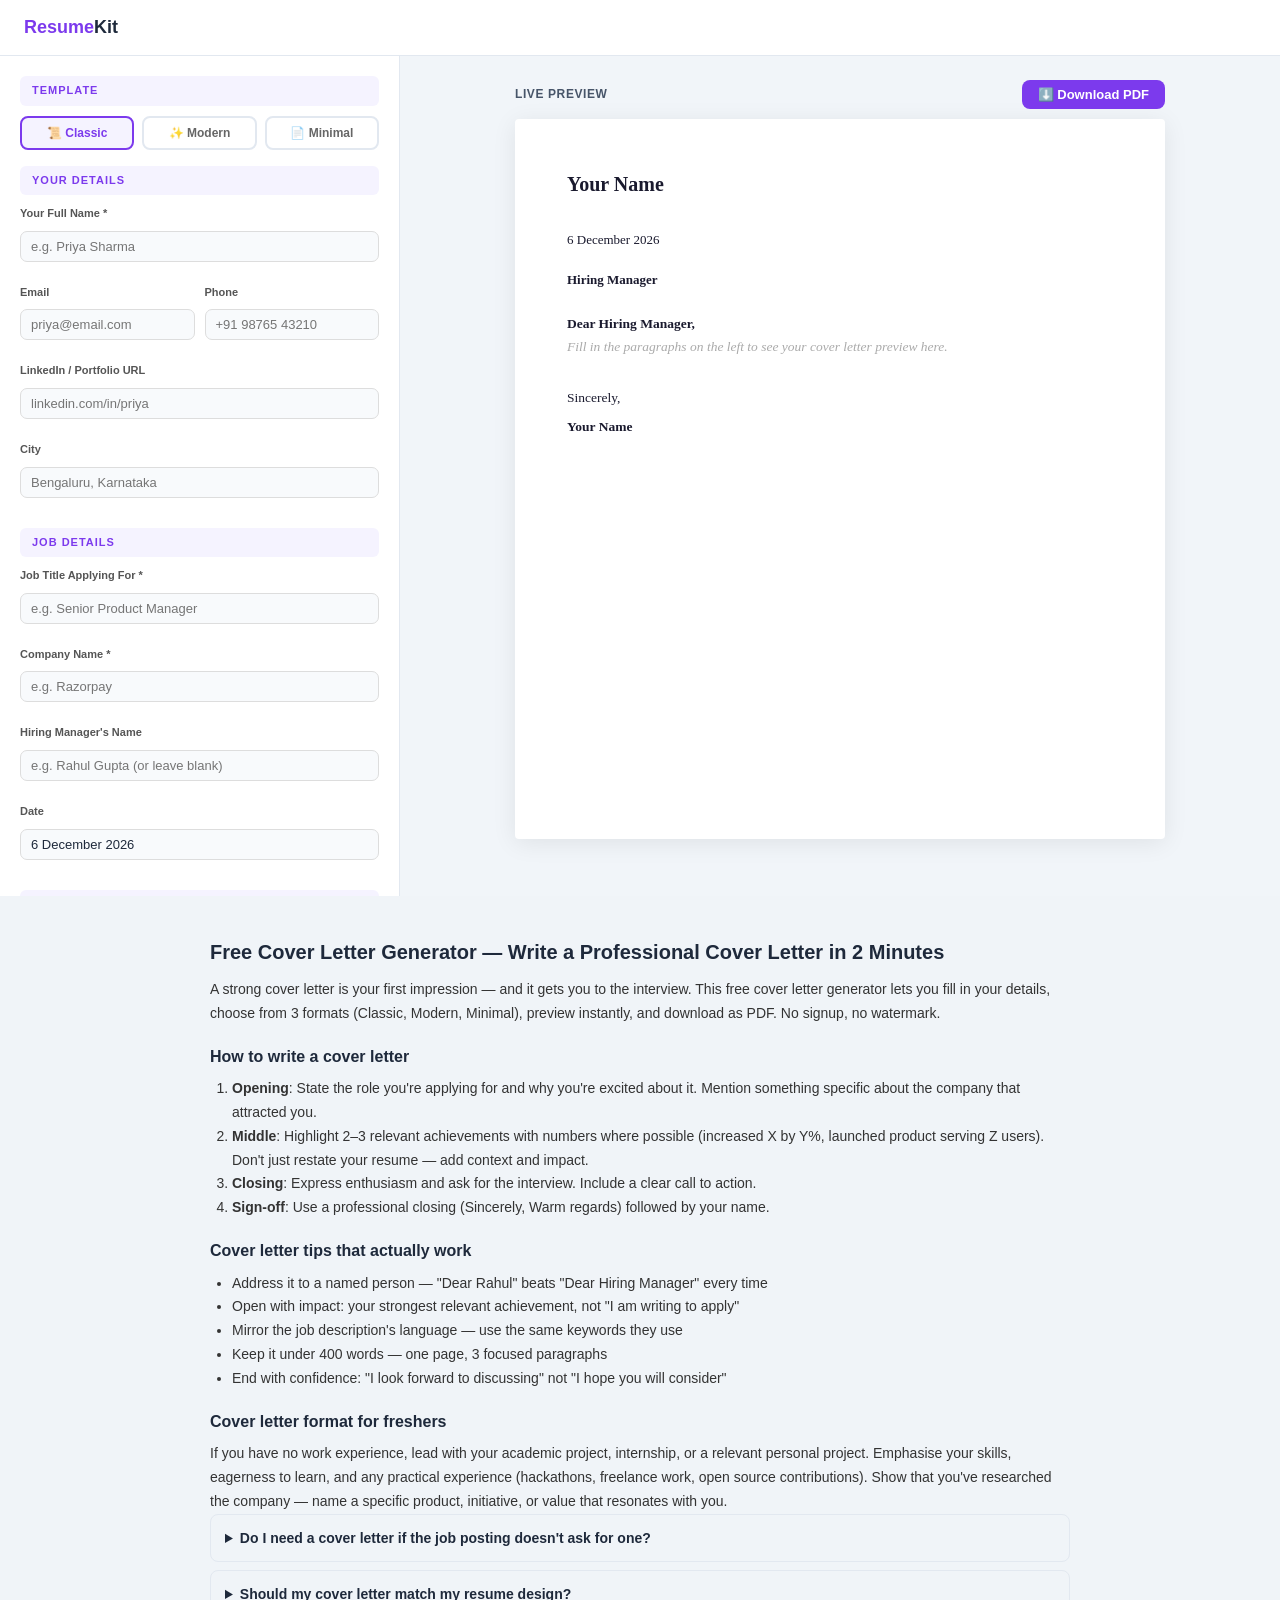
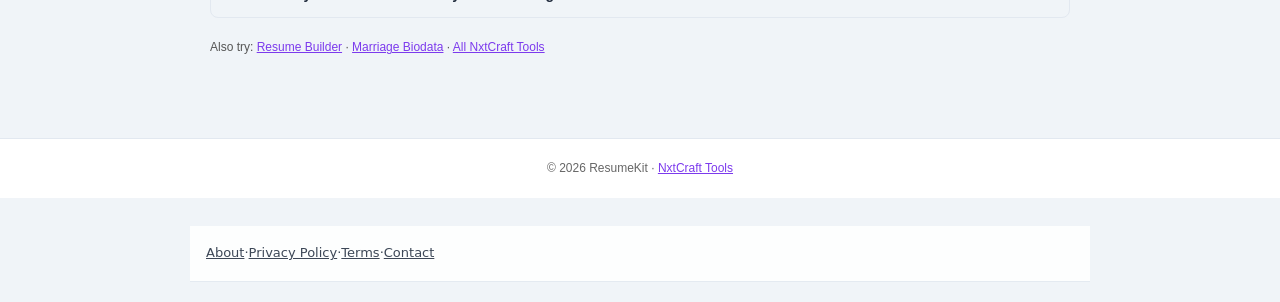
==== commit 62ace633: "AdSense readiness: trust footer (About/Privacy/Terms/Contact), AdSense script on content pages, adde" ====
--- a/cover-letter/index.html
+++ b/cover-letter/index.html
@@ -136,6 +136,7 @@
 </style>
 
 <link rel="stylesheet" id="nc-dark" href="/assets/nc-dark.css">
+<script async src="https://pagead2.googlesyndication.com/pagead/js/adsbygoogle.js?client=ca-pub-9027849237070207" crossorigin="anonymous"></script>
 </head>
 <body>
 <div class="site-header">
@@ -220,7 +221,7 @@
 
 <!-- SEO -->
 <div class="seo-section">
-  <h2>Free Cover Letter Generator — Write a Professional Cover Letter in 2 Minutes</h2>
+  <h1 style="font-size:20px;line-height:32px;margin-bottom:10px">Free Cover Letter Generator — Write a Professional Cover Letter in 2 Minutes</h1>
   <p>A strong cover letter is your first impression — and it gets you to the interview. This free cover letter generator lets you fill in your details, choose from 3 formats (Classic, Modern, Minimal), preview instantly, and download as PDF. No signup, no watermark.</p>
 
   <h3>How to write a cover letter</h3>
@@ -408,5 +409,6 @@
 update();
 </script>
 <script src="/assets/nc-theme.js" defer></script>
+<nav class="nc-legal" aria-label="Site information" style="max-width:900px;margin:28px auto 20px;padding:14px 16px;text-align:center;font:13px/1.8 system-ui,-apple-system,Segoe UI,sans-serif;opacity:.85"><a href="https://nxtcraft.github.io/about/" style="color:inherit;text-decoration:underline">About</a> &middot; <a href="https://nxtcraft.github.io/privacy/" style="color:inherit;text-decoration:underline">Privacy Policy</a> &middot; <a href="https://nxtcraft.github.io/terms/" style="color:inherit;text-decoration:underline">Terms</a> &middot; <a href="https://nxtcraft.github.io/contact/" style="color:inherit;text-decoration:underline">Contact</a></nav>
 </body>
 </html>
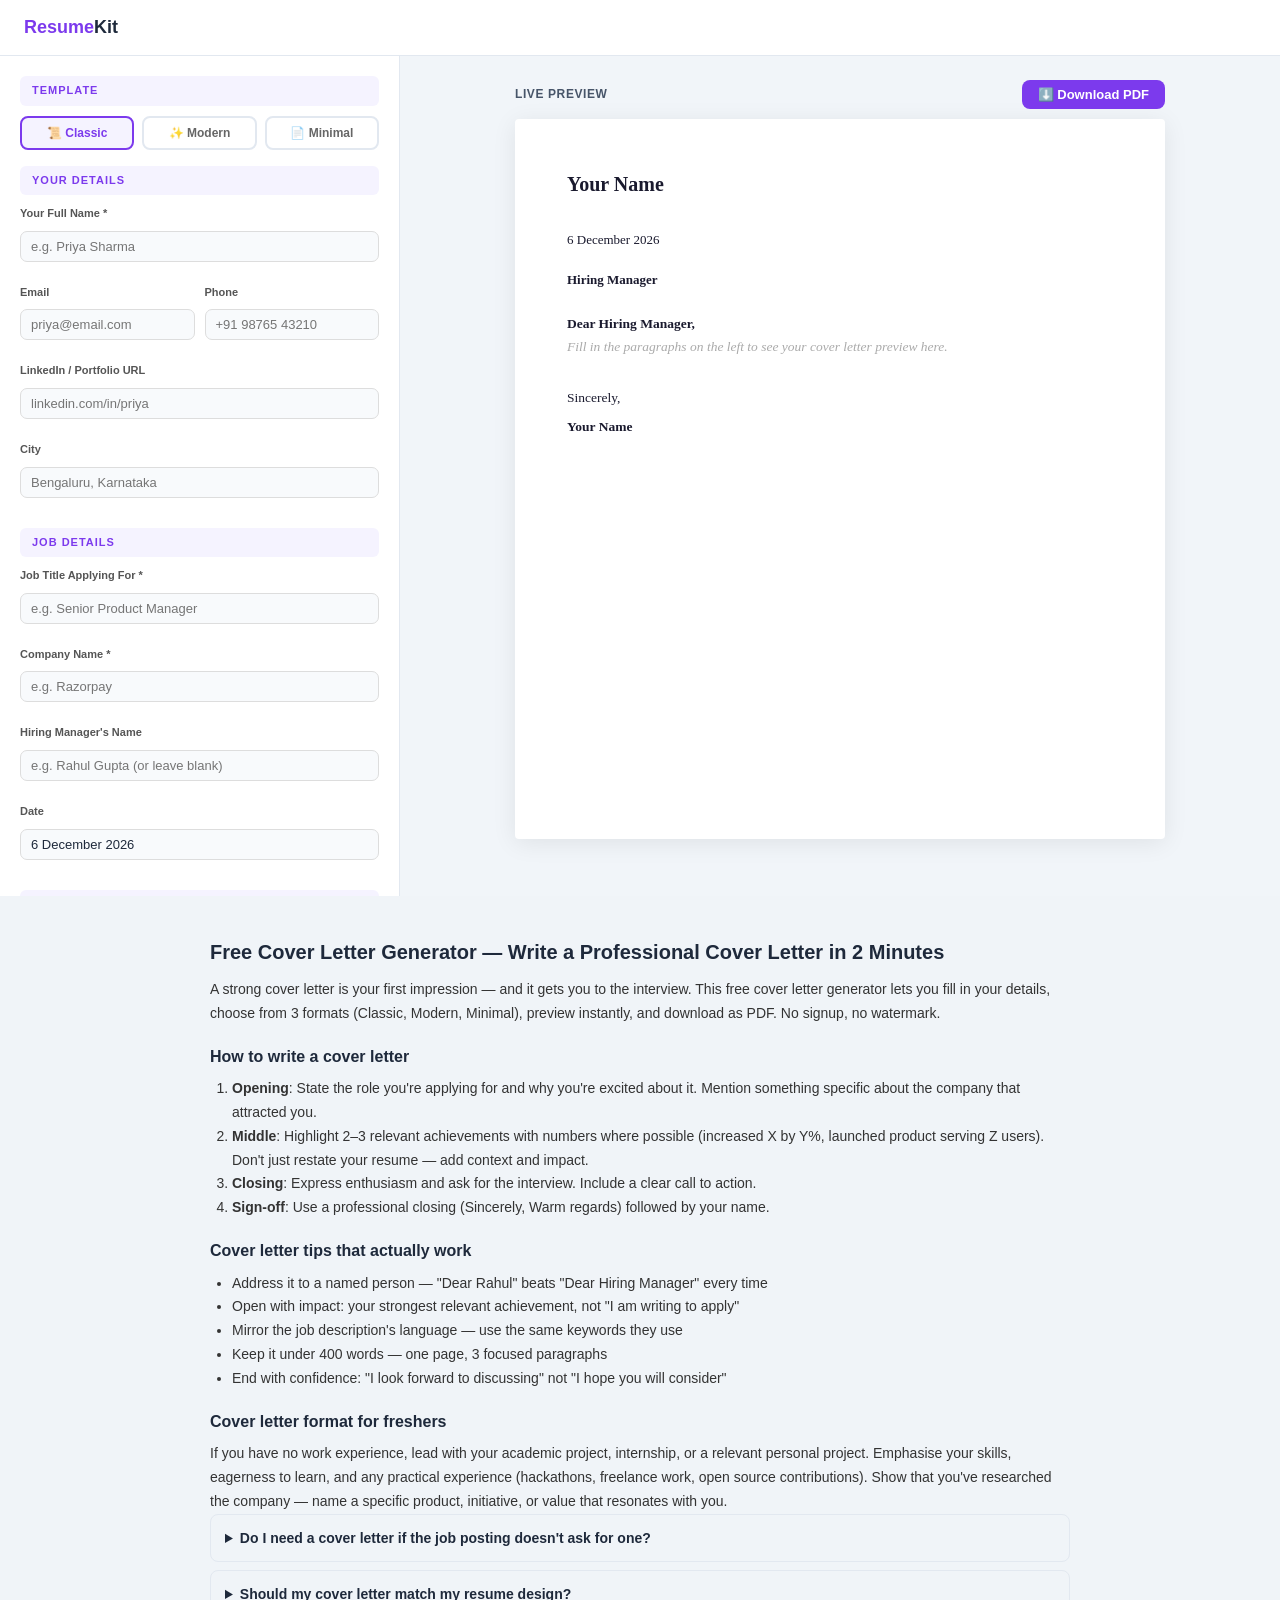
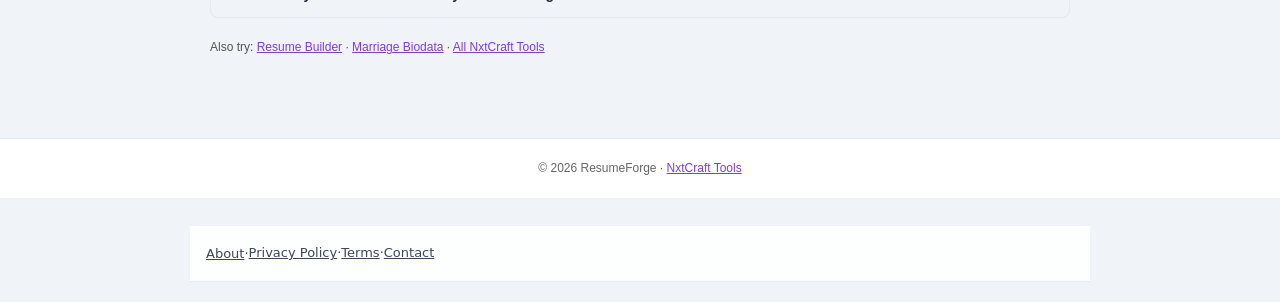
==== commit 7df8f414: "SEO: keyword titles/descriptions/H1 for PDF tools, how-to sections, 6 PDF guides, full sitemap, og:i" ====
--- a/cover-letter/index.html
+++ b/cover-letter/index.html
@@ -7,8 +7,8 @@
 <script>window.dataLayer=window.dataLayer||[];function gtag(){dataLayer.push(arguments);}gtag("js",new Date());gtag("config","G-R9EW10BJGW");</script>
 <meta charset="UTF-8">
 <meta name="viewport" content="width=device-width, initial-scale=1.0">
-<title>Cover Letter Generator — Free Template & Builder | ResumeKit</title>
-<meta name="description" content="Free cover letter generator. Fill in your details, choose a format, preview instantly and download as PDF. No signup, no watermark. Professional cover letter in 2 minutes.">
+<title>Cover Letter Generator — Free Template & Builder | ResumeForge</title>
+<meta name="description" content="Free cover letter generator. Fill in your details, choose a format, preview instantly and download as PDF. No signup, no watermark.">
 <meta name="keywords" content="cover letter format, cover letter template free, cover letter for job application, how to write a cover letter, cover letter generator free, cover letter builder online, cover letter sample, cover letter example india, job application letter format, cover letter pdf download, professional cover letter template, cover letter format for freshers">
 <link rel="canonical" href="https://nxtcraft.github.io/resumeforge/cover-letter/">
 <meta property="og:title" content="Cover Letter Generator — Free Template & Builder">
@@ -137,6 +137,8 @@
 
 <link rel="stylesheet" id="nc-dark" href="/assets/nc-dark.css">
 <script async src="https://pagead2.googlesyndication.com/pagead/js/adsbygoogle.js?client=ca-pub-9027849237070207" crossorigin="anonymous"></script>
+<meta property="og:image" content="https://nxtcraft.github.io/og-image.png">
+<script type="application/ld+json">{"@context": "https://schema.org", "@type": "BreadcrumbList", "itemListElement": [{"@type": "ListItem", "position": 1, "name": "Home", "item": "https://nxtcraft.github.io/"}, {"@type": "ListItem", "position": 2, "name": "ResumeForge", "item": "https://nxtcraft.github.io/resumeforge/"}, {"@type": "ListItem", "position": 3, "name": "Free Cover Letter Generator — Write a Professional Cover Letter in 2 M", "item": "https://nxtcraft.github.io/resumeforge/cover-letter/"}]}</script>
 </head>
 <body>
 <div class="site-header">
@@ -250,7 +252,7 @@
   </details>
   <details>
     <summary>Should my cover letter match my resume design?</summary>
-    <p>Ideally yes — consistent fonts and header style looks professional and shows attention to detail. It signals that you've thought of your application as a cohesive package. Use the same template style in ResumeKit for your resume and this cover letter generator for the letter.</p>
+    <p>Ideally yes — consistent fonts and header style looks professional and shows attention to detail. It signals that you've thought of your application as a cohesive package. Use the same template style in ResumeForge for your resume and this cover letter generator for the letter.</p>
   </details>
 
   <div style="margin-top:20px; font-size:12px; color:#555;">
@@ -261,7 +263,7 @@
 </div>
 
 <footer style="text-align:center; padding:20px; font-size:12px; color:#666; border-top:1px solid #e2e8f0;">
-  &copy; 2026 ResumeKit · <a href="https://nxtcraft.github.io/" style="color:#7c3aed;">NxtCraft Tools</a>
+  &copy; 2026 ResumeForge · <a href="https://nxtcraft.github.io/" style="color:#7c3aed;">NxtCraft Tools</a>
 </footer>
 
 <script>
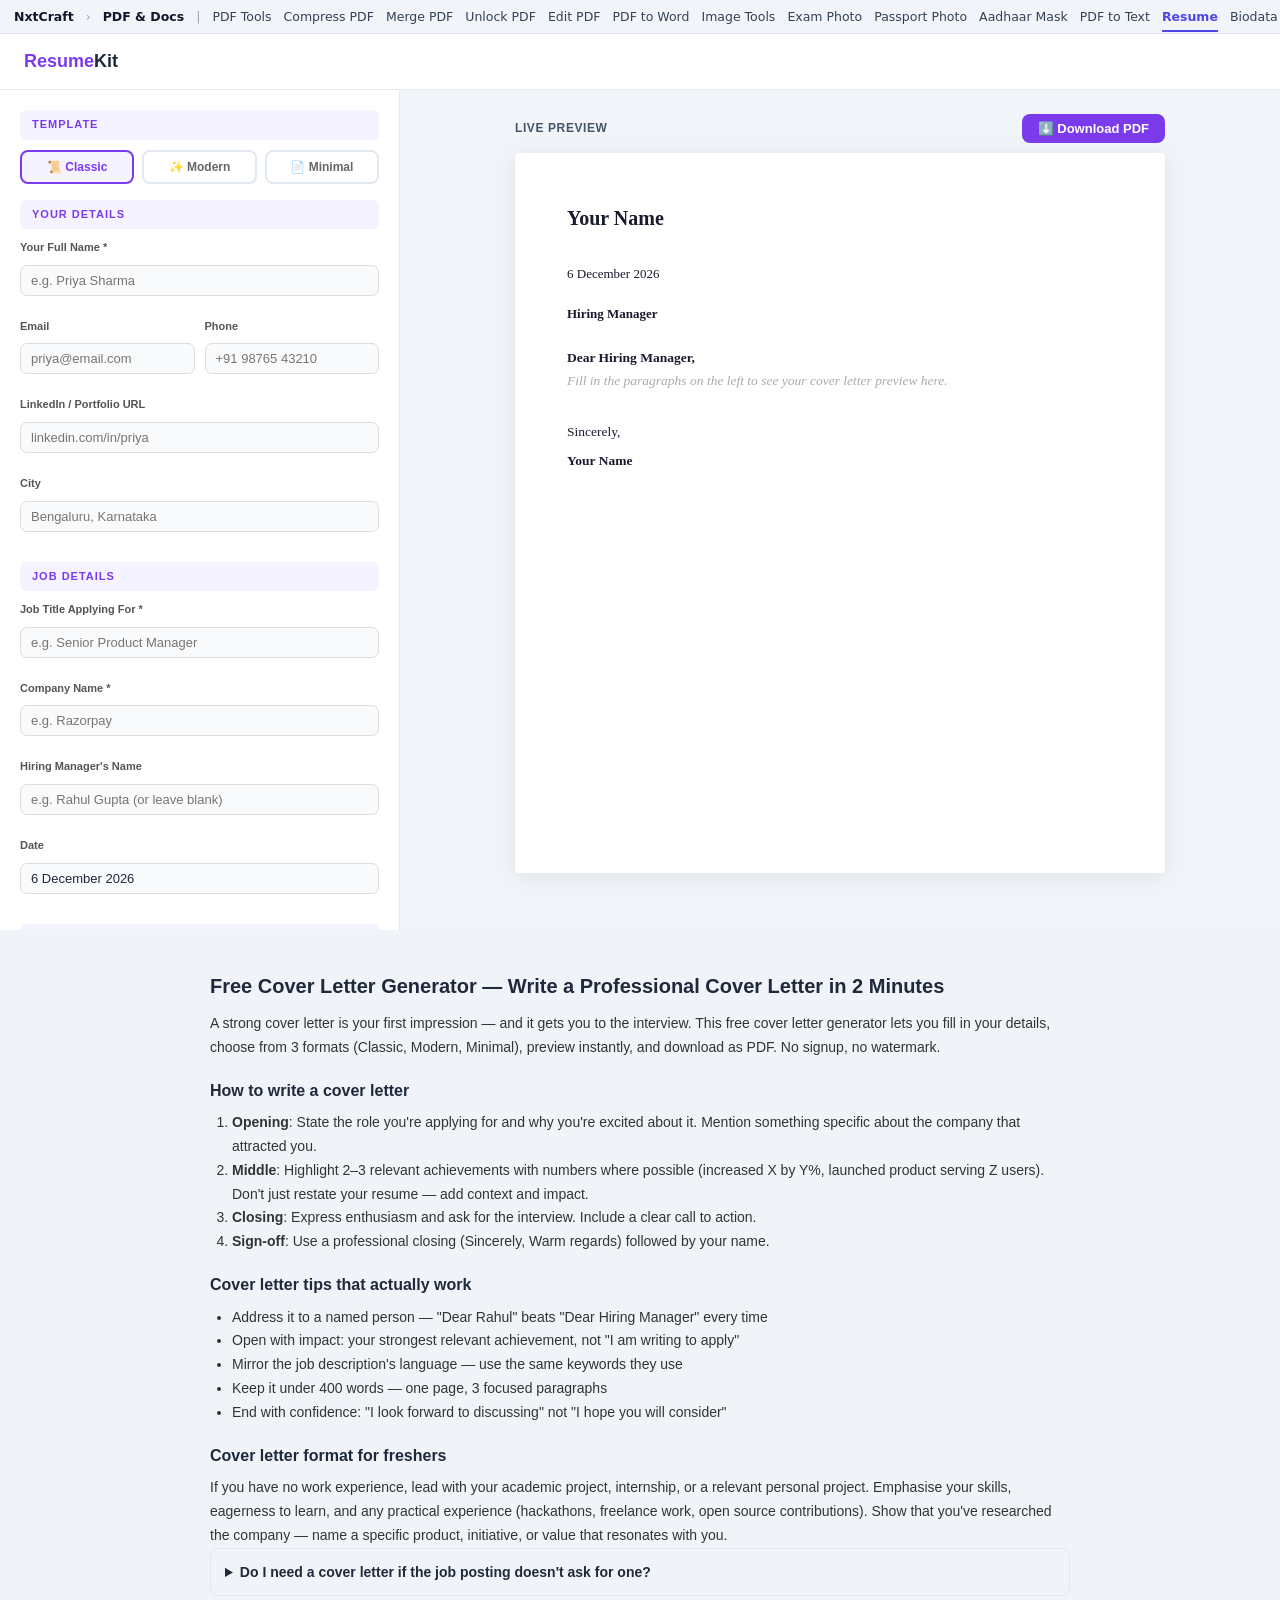
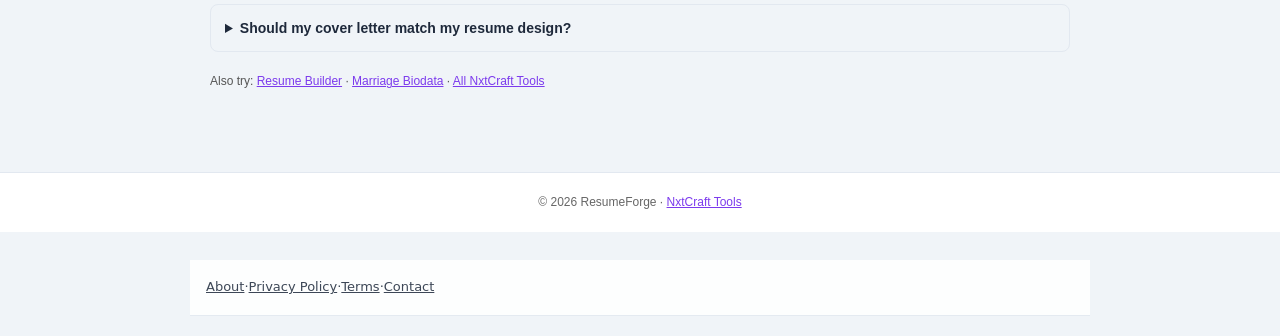
==== commit 89cca03d: "Organise tools into Finance and PDF & Docs sections Section bar and Home > Section breadcrumbs on ev" ====
--- a/cover-letter/index.html
+++ b/cover-letter/index.html
@@ -138,9 +138,9 @@
 <link rel="stylesheet" id="nc-dark" href="/assets/nc-dark.css">
 <script async src="https://pagead2.googlesyndication.com/pagead/js/adsbygoogle.js?client=ca-pub-9027849237070207" crossorigin="anonymous"></script>
 <meta property="og:image" content="https://nxtcraft.github.io/og-image.png">
-<script type="application/ld+json">{"@context": "https://schema.org", "@type": "BreadcrumbList", "itemListElement": [{"@type": "ListItem", "position": 1, "name": "Home", "item": "https://nxtcraft.github.io/"}, {"@type": "ListItem", "position": 2, "name": "ResumeForge", "item": "https://nxtcraft.github.io/resumeforge/"}, {"@type": "ListItem", "position": 3, "name": "Free Cover Letter Generator — Write a Professional Cover Letter in 2 M", "item": "https://nxtcraft.github.io/resumeforge/cover-letter/"}]}</script>
+<script type="application/ld+json">{"@context":"https://schema.org","@type":"BreadcrumbList","itemListElement":[{"@type":"ListItem","position":1,"name":"Home","item":"https://nxtcraft.github.io/"},{"@type":"ListItem","position":2,"name":"PDF & Docs","item":"https://nxtcraft.github.io/pdf-tools/"},{"@type":"ListItem","position":3,"name":"ResumeForge","item":"https://nxtcraft.github.io/resumeforge/"},{"@type":"ListItem","position":4,"name":"Free Cover Letter Generator — Write a Professional Cover Letter in 2 M","item":"https://nxtcraft.github.io/resumeforge/cover-letter/"}]}</script>
 </head>
-<body>
+<body><!-- nc-sec --><div class="nc-sec" role="navigation" aria-label="PDF and document tools"><style>.nc-sec{background:#f1f5f9;border-bottom:1px solid #e2e8f0;font:500 12.5px/1.2 system-ui,-apple-system,"Segoe UI",sans-serif;display:flex;align-items:center;gap:12px;padding:0 14px;min-height:34px;overflow-x:auto;white-space:nowrap;scrollbar-width:none;position:relative;z-index:30;box-sizing:border-box;margin:0;text-align:left}.nc-sec::-webkit-scrollbar{display:none}.nc-sec a{color:#334155!important;text-decoration:none!important;padding:8px 0;background:none!important}.nc-sec a:hover{color:#4f46e5!important}.nc-sec .nc-b{font-weight:700;color:#0f172a!important}.nc-sec .nc-s{color:#94a3b8}.nc-sec a[aria-current="page"]{color:#4f46e5!important;font-weight:700;box-shadow:inset 0 -2px #4f46e5}@media print{.nc-sec{display:none!important}}</style><a class="nc-b" href="https://nxtcraft.github.io/">NxtCraft</a><span class="nc-s">›</span><a class="nc-b" href="https://nxtcraft.github.io/pdf-tools/">PDF &amp; Docs</a><span class="nc-s">|</span><a href="https://nxtcraft.github.io/pdflab/">PDF Tools</a><a href="https://nxtcraft.github.io/pdflab/compress/">Compress PDF</a><a href="https://nxtcraft.github.io/pdflab/merge/">Merge PDF</a><a href="https://nxtcraft.github.io/pdflab/unlock/">Unlock PDF</a><a href="https://nxtcraft.github.io/pdflab/edit/">Edit PDF</a><a href="https://nxtcraft.github.io/pdflab/pdf-to-word/">PDF to Word</a><a href="https://nxtcraft.github.io/imglab/">Image Tools</a><a href="https://nxtcraft.github.io/imglab/exam/">Exam Photo</a><a href="https://nxtcraft.github.io/imglab/passport/">Passport Photo</a><a href="https://nxtcraft.github.io/aadhaar-mask/">Aadhaar Mask</a><a href="https://nxtcraft.github.io/pdf-text/">PDF to Text</a><a href="https://nxtcraft.github.io/resumeforge/" aria-current="page">Resume</a><a href="https://nxtcraft.github.io/biodatakit/">Biodata</a><a href="https://nxtcraft.github.io/qrlab/">QR Code</a></div><!-- /nc-sec -->
 <div class="site-header">
   <nav>
     <a class="nav-logo" href="../">Resume<span>Kit</span></a>
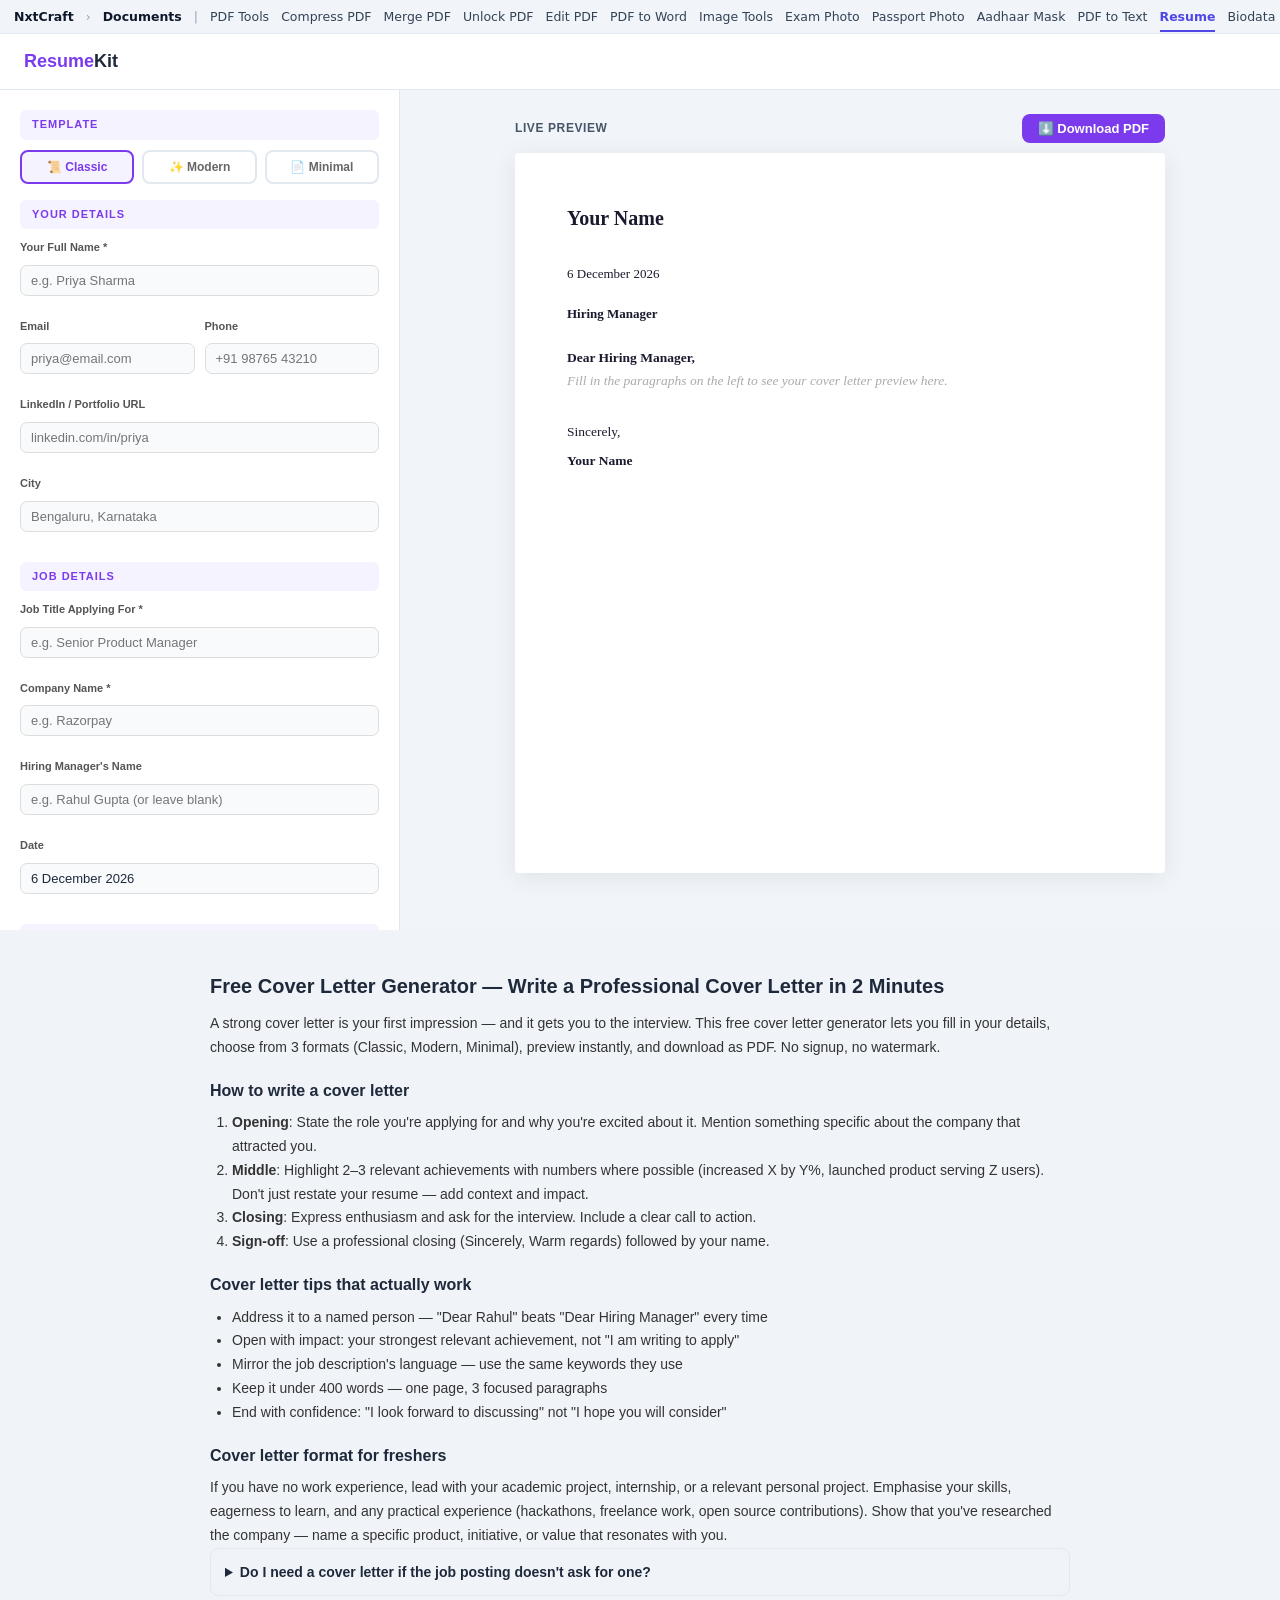
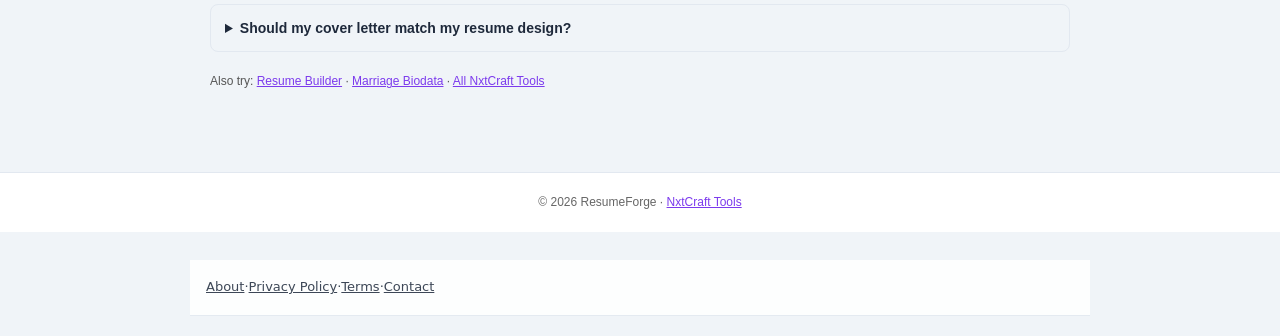
==== commit 3544133c: "Remove duplicate pages: retire overlapping pages, point links at the page that stays /pdf-tools/ -> " ====
--- a/cover-letter/index.html
+++ b/cover-letter/index.html
@@ -138,9 +138,9 @@
 <link rel="stylesheet" id="nc-dark" href="/assets/nc-dark.css">
 <script async src="https://pagead2.googlesyndication.com/pagead/js/adsbygoogle.js?client=ca-pub-9027849237070207" crossorigin="anonymous"></script>
 <meta property="og:image" content="https://nxtcraft.github.io/og-image.png">
-<script type="application/ld+json">{"@context":"https://schema.org","@type":"BreadcrumbList","itemListElement":[{"@type":"ListItem","position":1,"name":"Home","item":"https://nxtcraft.github.io/"},{"@type":"ListItem","position":2,"name":"PDF & Docs","item":"https://nxtcraft.github.io/pdf-tools/"},{"@type":"ListItem","position":3,"name":"ResumeForge","item":"https://nxtcraft.github.io/resumeforge/"},{"@type":"ListItem","position":4,"name":"Free Cover Letter Generator — Write a Professional Cover Letter in 2 M","item":"https://nxtcraft.github.io/resumeforge/cover-letter/"}]}</script>
+<script type="application/ld+json">{"@context":"https://schema.org","@type":"BreadcrumbList","itemListElement":[{"@type":"ListItem","position":1,"name":"Home","item":"https://nxtcraft.github.io/"},{"@type":"ListItem","position":2,"name":"Documents","item":"https://nxtcraft.github.io/documents/"},{"@type":"ListItem","position":3,"name":"ResumeForge","item":"https://nxtcraft.github.io/resumeforge/"},{"@type":"ListItem","position":4,"name":"Free Cover Letter Generator — Write a Professional Cover Letter in 2 M","item":"https://nxtcraft.github.io/resumeforge/cover-letter/"}]}</script>
 </head>
-<body><!-- nc-sec --><div class="nc-sec" role="navigation" aria-label="PDF and document tools"><style>.nc-sec{background:#f1f5f9;border-bottom:1px solid #e2e8f0;font:500 12.5px/1.2 system-ui,-apple-system,"Segoe UI",sans-serif;display:flex;align-items:center;gap:12px;padding:0 14px;min-height:34px;overflow-x:auto;white-space:nowrap;scrollbar-width:none;position:relative;z-index:30;box-sizing:border-box;margin:0;text-align:left}.nc-sec::-webkit-scrollbar{display:none}.nc-sec a{color:#334155!important;text-decoration:none!important;padding:8px 0;background:none!important}.nc-sec a:hover{color:#4f46e5!important}.nc-sec .nc-b{font-weight:700;color:#0f172a!important}.nc-sec .nc-s{color:#94a3b8}.nc-sec a[aria-current="page"]{color:#4f46e5!important;font-weight:700;box-shadow:inset 0 -2px #4f46e5}@media print{.nc-sec{display:none!important}}</style><a class="nc-b" href="https://nxtcraft.github.io/">NxtCraft</a><span class="nc-s">›</span><a class="nc-b" href="https://nxtcraft.github.io/pdf-tools/">PDF &amp; Docs</a><span class="nc-s">|</span><a href="https://nxtcraft.github.io/pdflab/">PDF Tools</a><a href="https://nxtcraft.github.io/pdflab/compress/">Compress PDF</a><a href="https://nxtcraft.github.io/pdflab/merge/">Merge PDF</a><a href="https://nxtcraft.github.io/pdflab/unlock/">Unlock PDF</a><a href="https://nxtcraft.github.io/pdflab/edit/">Edit PDF</a><a href="https://nxtcraft.github.io/pdflab/pdf-to-word/">PDF to Word</a><a href="https://nxtcraft.github.io/imglab/">Image Tools</a><a href="https://nxtcraft.github.io/imglab/exam/">Exam Photo</a><a href="https://nxtcraft.github.io/imglab/passport/">Passport Photo</a><a href="https://nxtcraft.github.io/aadhaar-mask/">Aadhaar Mask</a><a href="https://nxtcraft.github.io/pdf-text/">PDF to Text</a><a href="https://nxtcraft.github.io/resumeforge/" aria-current="page">Resume</a><a href="https://nxtcraft.github.io/biodatakit/">Biodata</a><a href="https://nxtcraft.github.io/qrlab/">QR Code</a></div><!-- /nc-sec -->
+<body><!-- nc-sec --><div class="nc-sec" role="navigation" aria-label="Document tools"><style>.nc-sec{background:#f1f5f9;border-bottom:1px solid #e2e8f0;font:500 12.5px/1.2 system-ui,-apple-system,"Segoe UI",sans-serif;display:flex;align-items:center;gap:12px;padding:0 14px;min-height:34px;overflow-x:auto;white-space:nowrap;scrollbar-width:none;position:relative;z-index:30;box-sizing:border-box;margin:0;text-align:left}.nc-sec::-webkit-scrollbar{display:none}.nc-sec a{color:#334155!important;text-decoration:none!important;padding:8px 0;background:none!important}.nc-sec a:hover{color:#4f46e5!important}.nc-sec .nc-b{font-weight:700;color:#0f172a!important}.nc-sec .nc-s{color:#94a3b8}.nc-sec a[aria-current="page"]{color:#4f46e5!important;font-weight:700;box-shadow:inset 0 -2px #4f46e5}@media print{.nc-sec{display:none!important}}</style><a class="nc-b" href="https://nxtcraft.github.io/">NxtCraft</a><span class="nc-s">›</span><a class="nc-b" href="https://nxtcraft.github.io/documents/">Documents</a><span class="nc-s">|</span><a href="https://nxtcraft.github.io/pdflab/">PDF Tools</a><a href="https://nxtcraft.github.io/pdflab/compress/">Compress PDF</a><a href="https://nxtcraft.github.io/pdflab/merge/">Merge PDF</a><a href="https://nxtcraft.github.io/pdflab/unlock/">Unlock PDF</a><a href="https://nxtcraft.github.io/pdflab/edit/">Edit PDF</a><a href="https://nxtcraft.github.io/pdflab/pdf-to-word/">PDF to Word</a><a href="https://nxtcraft.github.io/imglab/">Image Tools</a><a href="https://nxtcraft.github.io/imglab/exam/">Exam Photo</a><a href="https://nxtcraft.github.io/imglab/passport/">Passport Photo</a><a href="https://nxtcraft.github.io/aadhaar-mask/">Aadhaar Mask</a><a href="https://nxtcraft.github.io/pdf-text/">PDF to Text</a><a href="https://nxtcraft.github.io/resumeforge/" aria-current="page">Resume</a><a href="https://nxtcraft.github.io/biodatakit/">Biodata</a><a href="https://nxtcraft.github.io/qrlab/">QR Code</a></div><!-- /nc-sec -->
 <div class="site-header">
   <nav>
     <a class="nav-logo" href="../">Resume<span>Kit</span></a>
